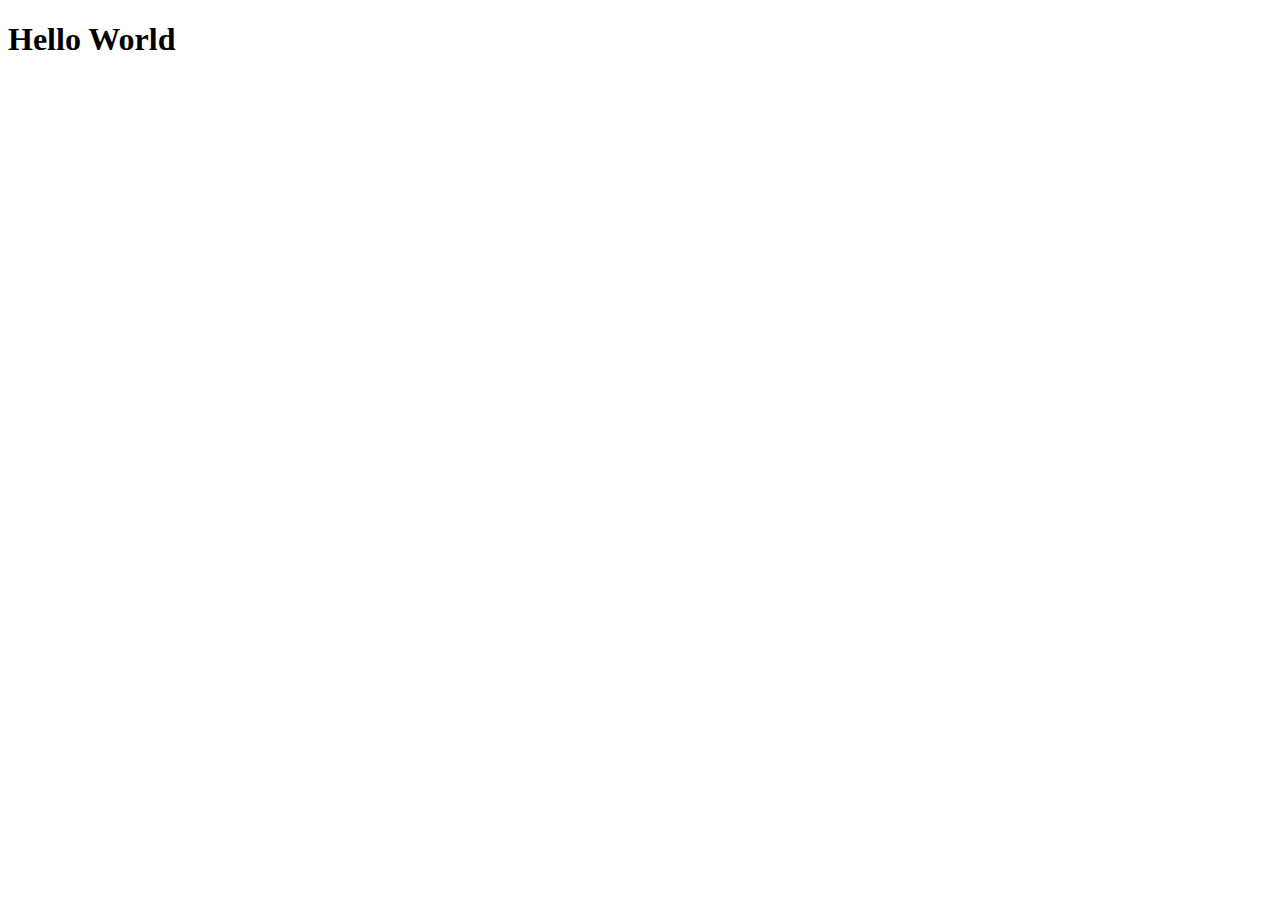
==== index.html @ ab974018 "Add files via upload" ====
<!DOCTYPE html>
<html lang="en">
  <head>
    <meta charset="UTF-8" />
    <meta name="viewport" content="width=device-width, initial-scale=1.0" />
    <title>Document</title>
  </head>

  <body>
    <h1>Hello World</h1>
  </body>
</html>
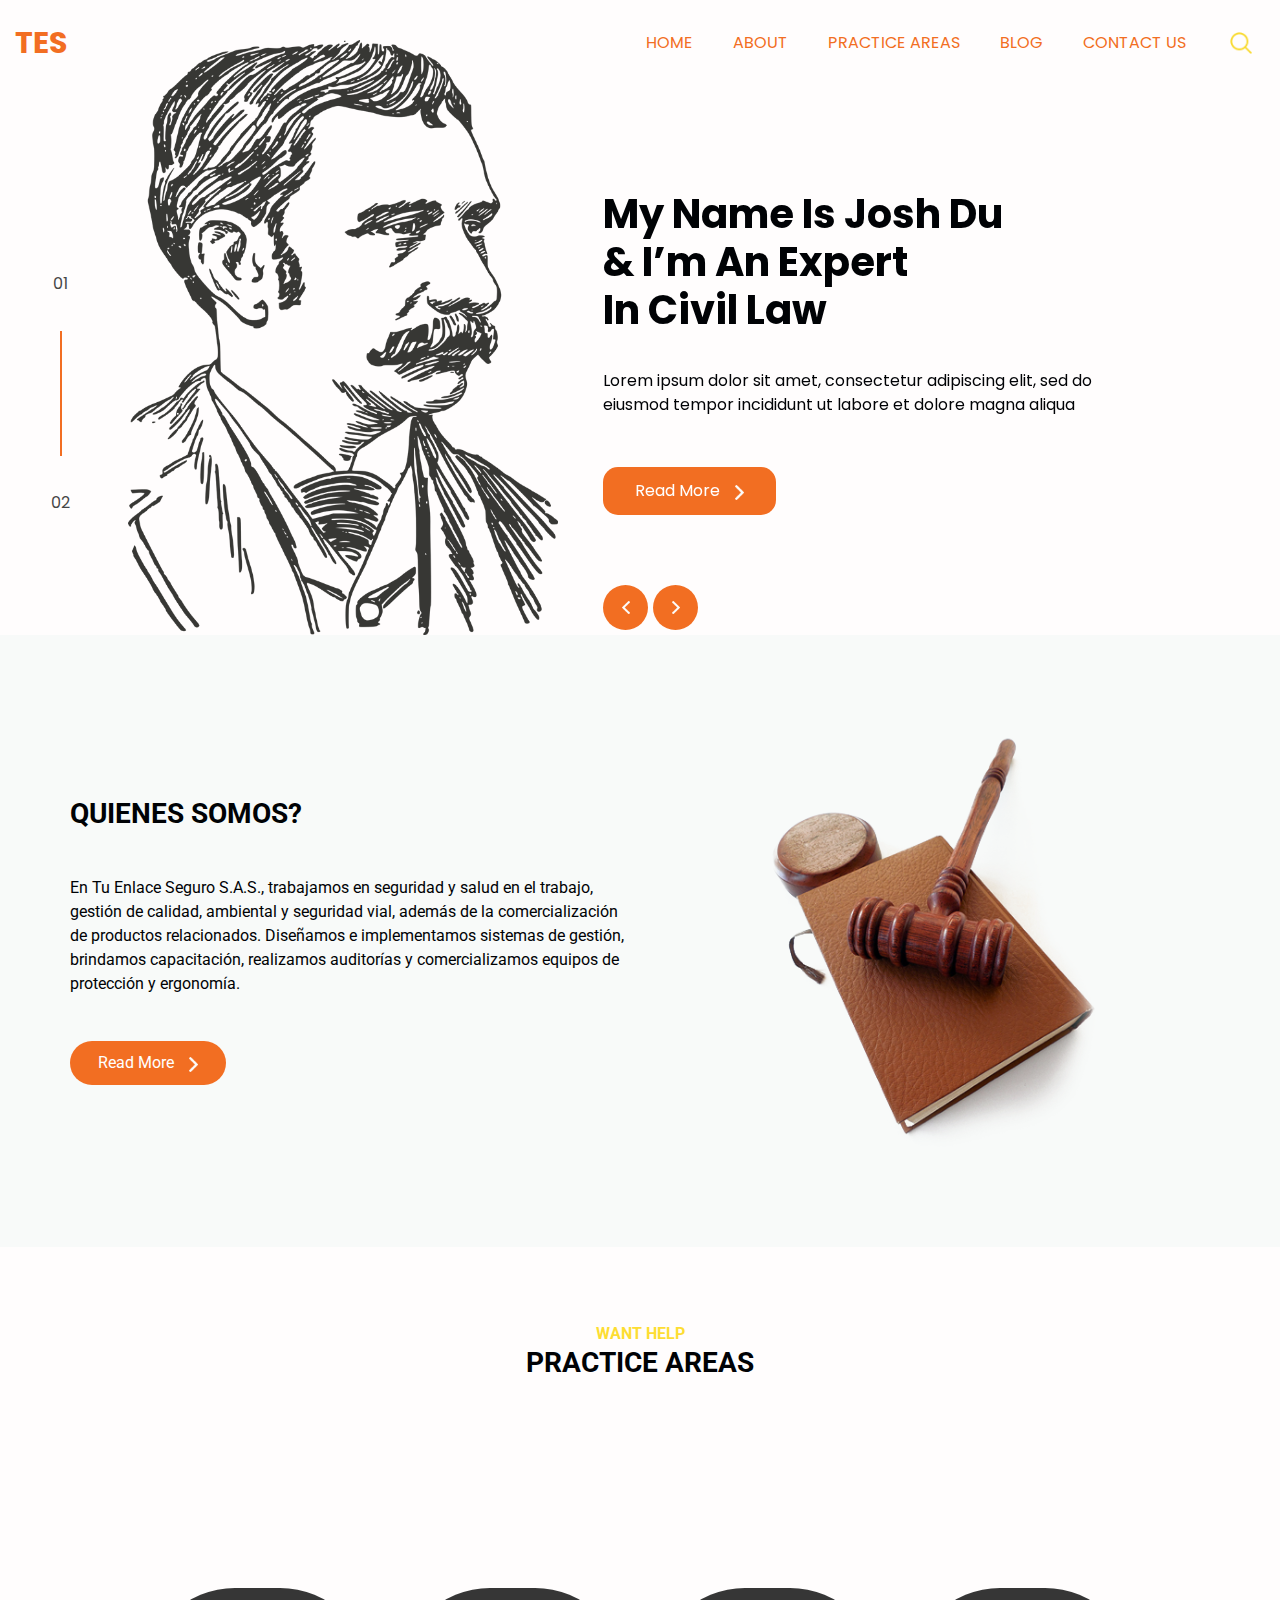
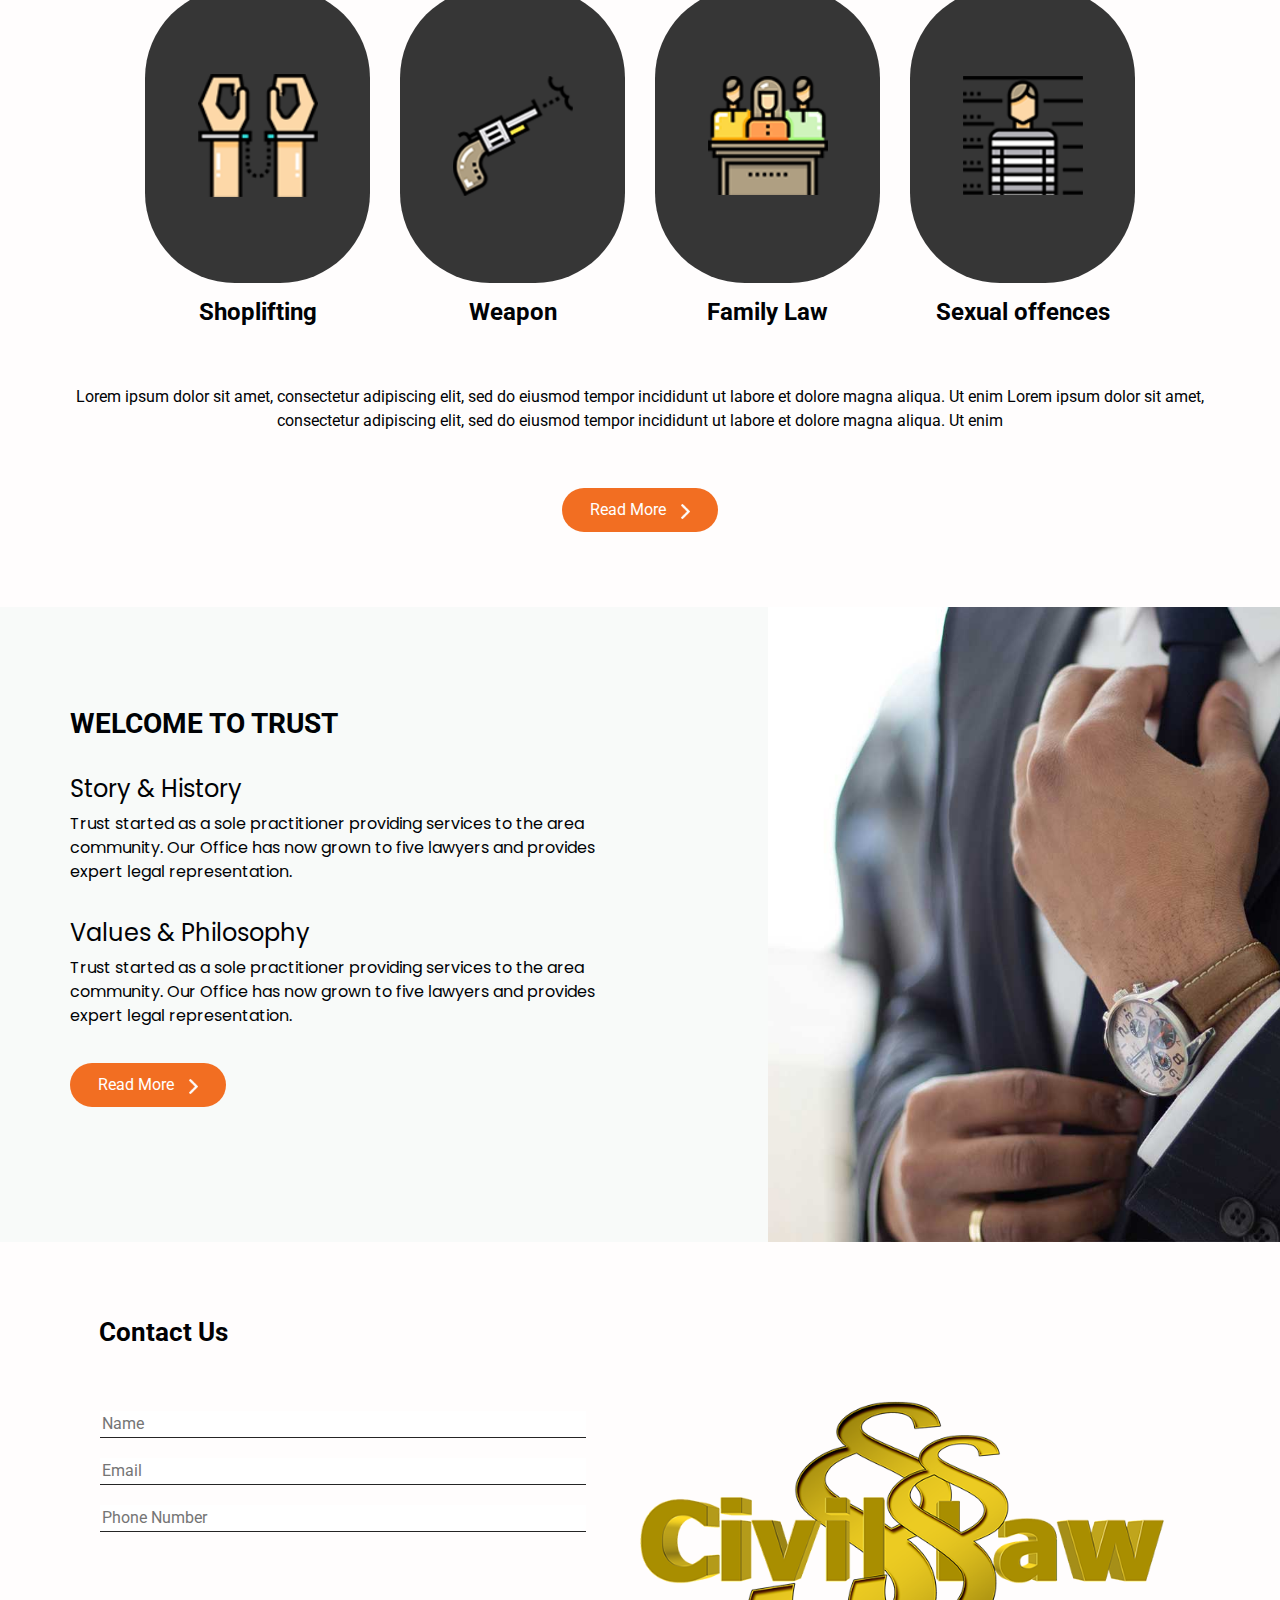
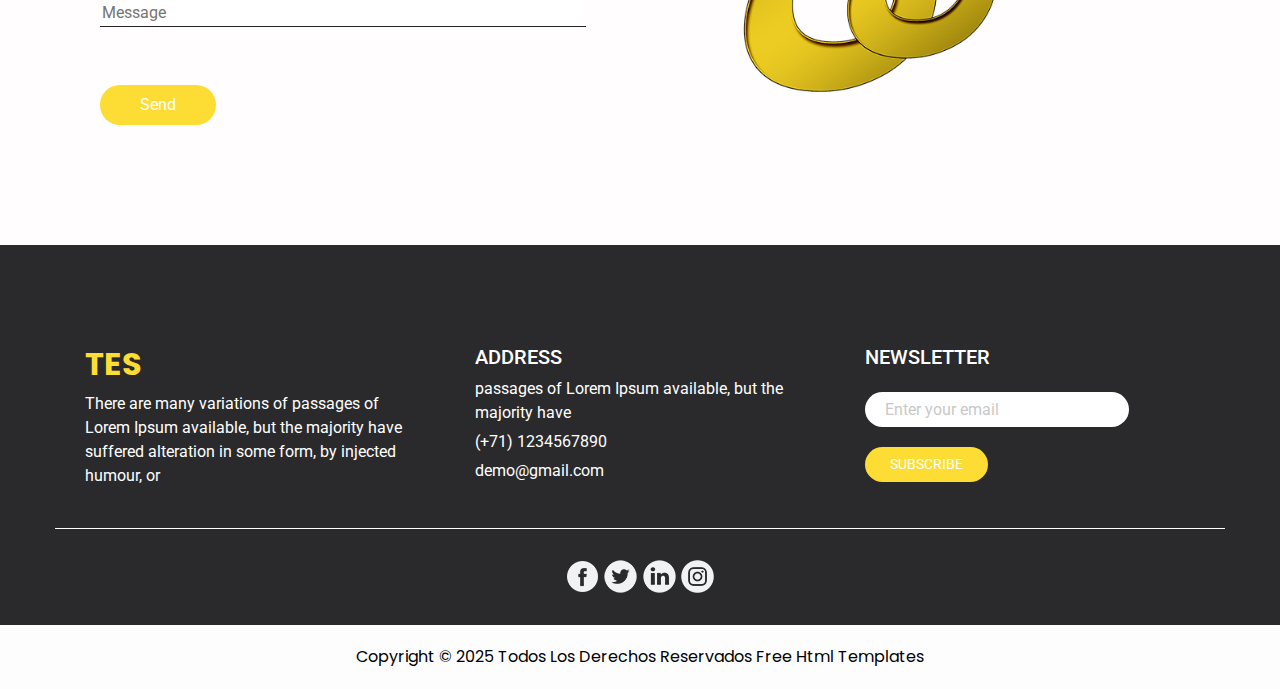
==== commit 3ac0d5e5: "uso-de-plantilla" ====
--- a/index.html
+++ b/index.html
@@ -1,12 +1,471 @@
 <!DOCTYPE html>
-<html lang="en">
-  <head>
-    <meta charset="UTF-8" />
-    <meta name="viewport" content="width=device-width, initial-scale=1.0" />
-    <title>Document</title>
-  </head>
-
-  <body>
-    <h1>Hello World</h1>
-  </body>
-</html>
+<html>
+
+<head>
+  <!-- Basic -->
+  <meta charset="utf-8" />
+  <meta http-equiv="X-UA-Compatible" content="IE=edge" />
+  <!-- Mobile Metas -->
+  <meta name="viewport" content="width=device-width, initial-scale=1, shrink-to-fit=no" />
+  <!-- Site Metas -->
+  <meta name="keywords" content="" />
+  <meta name="description" content="" />
+  <meta name="author" content="" />
+
+  <title>TES</title>
+
+
+
+  <!-- bootstrap core css -->
+  <link rel="stylesheet" type="text/css" href="./css/bootstrap.css" />
+  <!-- fonts style -->
+  <link href="https://fonts.googleapis.com/css?family=Poppins:400,700|Roboto:400,700&display=swap" rel="stylesheet">
+
+  <!-- Custom styles for this template -->
+  <link href="./css/style.css" rel="stylesheet" />
+  <!-- responsive style -->
+  <link href="css/responsive.css" rel="stylesheet" />
+
+
+
+
+  <link rel="stylesheet" href="css/css-circular-prog-bar.css">
+
+
+</head>
+
+<body>
+  <div class="top_container">
+    <!-- header section strats -->
+    <header class="header_section">
+      <div class="container-fluid">
+        <nav class="navbar navbar-expand-lg custom_nav-container ">
+          <a class="navbar-brand" href="index.html">
+            TES
+          </a>
+          <button class="navbar-toggler" type="button" data-toggle="collapse" data-target="#navbarSupportedContent"
+            aria-controls="navbarSupportedContent" aria-expanded="false" aria-label="Toggle navigation">
+            <span class="navbar-toggler-icon"></span>
+          </button>
+          <div class="collapse navbar-collapse" id="navbarSupportedContent">
+            <div class="d-flex ml-auto flex-column flex-lg-row align-items-center">
+              <ul class="navbar-nav  ">
+                <li class="nav-item active">
+                  <a class="nav-link" href="index.html"> Home <span class="sr-only">(current)</span></a>
+                </li>
+                <li class="nav-item ">
+                  <a class="nav-link" href="about.html"> about </a>
+                </li>
+
+                <li class="nav-item">
+                  <a class="nav-link" href="practice.html"> PRACTICE AREAS </a>
+                </li>
+                <li class="nav-item">
+                  <a class="nav-link" href="blog.html"> Blog </a>
+                </li>
+
+                <li class="nav-item">
+                  <a class="nav-link" href="contact.html">Contact Us</a>
+                </li>
+
+              </ul>
+              <form class="form-inline my-2 my-lg-0 ml-0 ml-lg-4 mb-3 mb-lg-0">
+                <button class="btn  my-2 my-sm-0 nav_search-btn" type="submit"></button>
+              </form>
+            </div>
+        </nav>
+      </div>
+    </header>
+    <section class="hero_section position-relative">
+      <div class="number-container d-none d-md-block">
+        <div class="number-box">
+          <span>
+            01
+          </span>
+          <hr>
+          <span>
+            02
+          </span>
+        </div>
+      </div>
+      <div class="hero_section-container ">
+
+        <div class="hero_img-box">
+          <img src="images/lawyer.png" alt="">
+        </div>
+        <div class="hero_detail-box">
+          <div id="carouselExampleControls" class="carousel slide" data-ride="carousel">
+            <div class="carousel-inner">
+              <div class="carousel-item active">
+                <div class="hero_detail-container">
+                  <h1>
+                    My Name Is Josh Du <br>
+                    & I’m An Expert <br>
+                    In Civil Law
+                  </h1>
+                  <p>
+                    Lorem ipsum dolor sit amet, consectetur adipiscing elit, sed do eiusmod tempor incididunt ut labore
+                    et dolore magna aliqua
+                  </p>
+
+                  <div class="d-flex justify-content-center justify-content-sm-start">
+                    <a href="" class="call_to-btn ">
+                      <span>
+                        Read More
+                      </span>
+                      <img src="images/right-arrow.png" alt="">
+                    </a>
+                  </div>
+                </div>
+              </div>
+              <div class="carousel-item">
+                <div class="hero_detail-container">
+                  <h1>
+                    My Name Is Josh Du <br>
+                    & I’m An Expert <br>
+                    In Civil Law
+                  </h1>
+                  <p>
+                    Lorem ipsum dolor sit amet, consectetur adipiscing elit, sed do eiusmod tempor incididunt ut labore
+                    et dolore magna aliqua
+                  </p>
+
+                  <div class="d-flex justify-content-center justify-content-sm-start">
+                    <a href="" class="call_to-btn ">
+                      <span>
+                        Read More
+                      </span>
+                      <img src="images/right-arrow.png" alt="">
+                    </a>
+                  </div>
+                </div>
+              </div>
+              <div class="carousel-item">
+                <div class="hero_detail-container">
+                  <h1>
+                    My Name Is Josh Du <br>
+                    & I’m An Expert <br>
+                    In Civil Law
+                  </h1>
+                  <p>
+                    Lorem ipsum dolor sit amet, consectetur adipiscing elit, sed do eiusmod tempor incididunt ut labore
+                    et dolore magna aliqua
+                  </p>
+
+                  <div class="d-flex justify-content-center justify-content-sm-start">
+                    <a href="" class="call_to-btn ">
+                      <span>
+                        Read More
+                      </span>
+                      <img src="images/right-arrow.png" alt="">
+                    </a>
+                  </div>
+                </div>
+              </div>
+            </div>
+            <a class="carousel-control-prev" href="#carouselExampleControls" role="button" data-slide="prev">
+
+              <span class="sr-only">Previous</span>
+            </a>
+            <a class="carousel-control-next" href="#carouselExampleControls" role="button" data-slide="next">
+
+              <span class="sr-only">Next</span>
+            </a>
+          </div>
+
+
+
+        </div>
+      </div>
+    </section>
+  </div>
+  <!-- end header section -->
+
+
+  <!-- about section -->
+  <section class="about_section layout_padding">
+    <div class="container">
+      <div class="row">
+        <div class="col-md-6">
+          <div class="about_detail-box">
+            <h3 class="text-uppercase">
+              QUIENES SOMOS?
+            </h3>
+            <p>
+              En Tu Enlace Seguro S.A.S., trabajamos en seguridad y salud en el trabajo, gestión de calidad, ambiental y seguridad vial, además de la comercialización de productos relacionados. Diseñamos e implementamos sistemas de gestión, brindamos capacitación, realizamos auditorías y comercializamos equipos de protección y ergonomía.             </p>
+            <div class="d-flex justify-content-center justify-content-sm-start">
+                <a href="" class="sub_call_to-btn ">
+                  <span>
+                    Read More
+                  </span>
+                  <img src="images/right-arrow.png" alt="">
+                </a>
+              </div>
+          </div>
+        </div>
+        <div class="col-md-6">
+          <div class="about_img-box">
+          <img src="images/about.png" alt="">
+          </div>
+        </div>
+      </div>
+    </div>
+  </section>
+
+  <!-- end about section -->
+
+<!-- practice section -->
+<section class="practice_section layout_padding">
+  <div class="container">
+    <div class="d-flex flex-column align-items-center">
+<p class="heading-text">
+    WANT HELP
+</p>
+<h3 class="text-uppercase">
+    PRACTICE AREAS
+</h3>
+    </div>
+    <div class="practice_container">
+      <div class="practice_box">
+        <div class="practice_img-box">
+<img src="images/lawyer_icon1.png" alt="">
+        </div>
+        <h4>
+            Shoplifting
+
+        </h4>
+      </div>
+      <div class="practice_box">
+          <div class="practice_img-box">
+  <img src="images/lawyer_icon2.png" alt="">
+          </div>
+          <h4>
+              Weapon
+
+  
+          </h4>
+        </div>
+        <div class="practice_box">
+            <div class="practice_img-box">
+    <img src="images/lawyer_icon3.png" alt="">
+            </div>
+            <h4>
+                Family Law
+
+    
+            </h4>
+          </div>
+          <div class="practice_box">
+              <div class="practice_img-box">
+      <img src="images/lawyer_icon4.png" alt="">
+              </div>
+              <h4>
+                  Sexual offences
+
+      
+              </h4>
+            </div>
+    </div> 
+    <div class="practice_detail">
+      <p>
+          Lorem ipsum dolor sit amet, consectetur adipiscing elit, sed do eiusmod tempor incididunt ut labore et dolore magna aliqua. Ut enim Lorem ipsum dolor sit amet, consectetur adipiscing elit, sed do eiusmod tempor incididunt ut labore et dolore magna aliqua. Ut enim 
+      </p>
+      <div class="d-flex justify-content-center">
+          <a href="" class="sub_call_to-btn ">
+            <span>
+              Read More
+            </span>
+            <img src="images/right-arrow.png" alt="">
+          </a>
+        </div>
+    </div>
+
+  </div>
+</section>
+
+
+<!-- end practice section -->
+
+<!-- welcome section -->
+
+
+<section class="welcome_section position-relative">
+<div class="container ">
+  <div class="row">
+    <div class="col-lg-6">
+  <div class="welcome_container">
+      <h3>
+          WELCOME TO TRUST
+
+      </h3>
+      <div>
+        <h4>
+            Story & History
+        </h4>
+        <p>
+            Trust started as a sole practitioner providing services to the area community. Our Office has now grown to five lawyers and provides expert legal representation.
+        </p>
+      </div>
+      <div>
+          <h4>
+              Values  & Philosophy
+          </h4>
+          <p>
+              Trust started as a sole practitioner providing services to the area community. Our Office has now grown to five lawyers and provides expert legal representation.
+          </p>
+        </div>
+        <div class="d-flex justify-content-center justify-content-sm-start">
+            <a href="" class="sub_call_to-btn ">
+              <span>
+                Read More
+              </span>
+              <img src="images/right-arrow.png" alt="">
+            </a>
+          </div>
+  </div>
+    </div>
+  </div>
+</div>
+</section>
+
+<!-- end welcome section -->
+
+<!-- contact section -->
+ <!-- contact section -->
+
+ <section class="contact_section layout_padding">
+
+    <div class="container">
+      <div class="d-flex justify-content-center d-md-block">
+        <h2>
+          Contact Us
+        </h2>
+      </div>
+      <div class="row">
+        <div class="col-md-6">
+          <form action="">
+            <div class="contact_form-container">
+              <div>
+                <div>
+                  <input type="text" placeholder="Name">
+                </div>
+                <div>
+                  <input type="email" placeholder="Email">
+                </div>
+                <div>
+                  <input type="text" placeholder="Phone Number">
+                </div>
+                <div class="mt-5">
+                  <input type="text" placeholder="Message">
+                </div>
+                <div class="mt-5 d-flex justify-content-center justify-content-sm-start">
+                  <button type="submit">
+                    Send
+                  </button>
+                </div>
+              </div>
+
+            </div>
+
+          </form>
+        </div>
+        <div class="col-md-6">
+          <div class="contact_img-box">
+            <img src="images/contact.png" alt="">
+          </div>
+        </div>
+      </div>
+    </div>
+  </section>
+  <!-- end contact section -->
+ <!-- info section -->
+ <section class="info_section">
+    <div class="container ">
+      <div class="row custom_border-btm pb-4">
+        <div class="col-md-4 info_logo">
+          <h2>
+           TES
+          </h2>
+          <p>
+              There are many variations of passages of Lorem Ipsum available, but the majority have suffered alteration in some form, by injected humour, or 
+          </p>
+        </div>
+        <div class="col-md-4 info_address">
+          <h5>
+            Address
+          </h5>
+          <p>
+              passages of Lorem Ipsum available, but the majority have
+          </p>
+          <p>
+            (+71) 1234567890
+          </p>
+          <p>
+            demo@gmail.com
+          </p>
+        </div>
+        <div class="col-md-4 info_news">
+          <h5>
+            Newsletter
+          </h5>
+          <form action="">
+            <div>
+              <input type="email" placeholder="Enter your email">
+            </div>
+            <div>
+              <button type="submit">
+                Subscribe
+              </button>
+            </div>
+          </form>
+        </div>
+
+      </div>
+    
+      <div>
+        <div class="info_social">
+          <div>
+           <a href="">
+              <img src="images/fb.png" alt="">
+           </a>
+          </div>
+          <div>
+           <a href="">
+              <img src="images/twitter.png" alt="">
+           </a>
+          </div>
+          <div>
+           <a href="">
+              <img src="images/linkedin.png" alt="">
+           </a>
+          </div>
+          <div>
+            <a href="">
+                <img src="images/insta.png" alt="">
+            </a>
+          </div>
+        </div>
+      </div>
+    </div>
+  </section>
+  <!-- endsss info section -->
+
+<!-- end contact section -->
+
+<!-- footer section -->
+  <section class="container-fluid footer_section">
+    <p>
+      Copyright &copy; 2025 Todos Los Derechos Reservados
+      <a href="/">Free Html Templates</a>
+    </p>
+  </section>
+  <!-- footer section -->
+
+  <script type="text/javascript" src="js/jquery-3.4.1.min.js"></script>
+  <script type="text/javascript" src="js/bootstrap.js"></script>
+  <!-- progreesbar script -->
+
+  </script>
+</body>
+
+</html>--- a/css/style.css
+++ b/css/style.css
@@ -0,0 +1,496 @@
+body {
+    font-family: 'Roboto', sans-serif;
+    color: #000205;
+  }
+  
+  
+  
+  h1,
+  h2,
+  h3,
+  h4 {
+    font-weight: bold;
+  }
+  
+  .layout_padding {
+    padding: 75px 0;
+  }
+  
+  .layout_padding2 {
+    padding: 45px 0;
+  }
+  
+  .layout_padding2-top {
+    padding-top: 45px;
+  }
+  
+  .layout_padding-top {
+    padding-top: 75px;
+  }
+  
+  .layout_padding-bottom {
+    padding-bottom: 75px;
+  }
+  
+  .call_to-btn {
+    display: inline-block;
+    padding: 12px 32px;
+    border-radius: 15px;
+    background-color: #F26E22;
+    color: #fff;
+    display: flex;
+    justify-content: center;
+    align-items: center;
+  }
+  
+  .call_to-btn img,
+  .sub_call_to-btn img {
+    width: 9px;
+    margin-left: 15px;
+    margin-top: 3px;
+  }
+  
+  .call_to-btn:hover,
+  .sub_call_to-btn:hover {
+    color: #fff;
+    -webkit-box-shadow: 0px 6px 10px -1px rgba(0, 0, 0, 0.17);
+    -moz-box-shadow: 0px 6px 10px -1px rgba(0, 0, 0, 0.17);
+    box-shadow: 0px 6px 10px -1px rgba(0, 0, 0, 0.17);
+  }
+  
+  .sub_call_to-btn {
+    display: inline-block;
+    padding: 10px 28px;
+    border-radius: 25px;
+    background-color: #F26E22;
+    color: #fff;
+    display: flex;
+    justify-content: center;
+    align-items: center;
+  }
+  
+  
+  
+  
+  /*header section*/
+  .top_container {
+    font-family: 'Poppins', sans-serif;
+  }
+  
+  .header_section {}
+  
+  nav.navbar.navbar-expand-lg {}
+  
+  .custom_nav-container.navbar-expand-lg .navbar-nav .nav-link {
+    padding: 10px 20px;
+    color: #F26E22;
+    text-align: center;
+    text-transform: uppercase;
+  }
+  
+  
+  
+  a,
+  a:hover,
+  a:focus {
+    text-decoration: none;
+  }
+  
+  a:hover,
+  a:focus {
+    color: initial;
+  }
+  
+  .btn,
+  .btn:focus {
+    outline: none !important;
+    box-shadow: none;
+  }
+  
+  .top_container {}
+  
+  .top_container.sub_page {
+    height: auto;
+  }
+  
+  
+  
+  .custom_nav-container .nav_search-btn {
+    background-image: url(../images/search-icon.png);
+    background-size: 22px;
+    background-repeat: no-repeat;
+    background-position-y: 7px;
+    width: 35px;
+    height: 35px;
+    padding: 0;
+    border: none;
+  }
+  
+  .navbar-brand,
+  .navbar-brand:hover {
+    font-size: 30px;
+    color: #F26E22;
+    font-weight: bold;
+  }
+  
+  
+  
+  .custom_nav-container {
+    z-index: 99999;
+    padding: 15px 0;
+  }
+  
+  .custom_nav-container .navbar-toggler {
+    outline: none;
+  }
+  
+  .custom_nav-container .navbar-toggler .navbar-toggler-icon {
+    background-image: url(../images/menu.png);
+    background-size: 55px;
+  }
+  
+  /*end header section*/
+  
+  /* hero section */
+  .hero_section-container {
+    width: 80%;
+    margin: 0 auto;
+    display: flex;
+    align-items: center;
+  }
+  
+  .number-container {
+    position: absolute;
+    top: 34%;
+  
+    left: 4%;
+  }
+  
+  .number-container .number-box {
+    display: flex;
+    flex-direction: column;
+    justify-content: center;
+    align-items: center;
+    color: #464646;
+  }
+  
+  .number-container .number-box hr {
+    border: none;
+    width: 2px;
+    height: 125px;
+    background-color: #F26E22;
+    margin: 35px 0;
+  }
+  
+  .hero_section-container .hero_img-box {
+    width: 42%;
+    margin-top: -45px;
+  }
+  
+  .hero_section-container .hero_img-box img {
+    width: 100%;
+  }
+  
+  .hero_section-container .hero_detail-box {
+    width: 58%;
+  
+  }
+  
+  .hero_section-container .hero_detail-box .hero_detail-container {
+    padding-left: 45px;
+    padding-bottom: 15px;
+  }
+  
+  .hero_section-container .hero_detail-box .hero_detail-container p {
+    margin: 35px 0 50px 0;
+  }
+  
+  
+  
+  .carousel-control-prev,
+  .carousel-control-next {
+    width: 45px;
+    height: 45px;
+    border-radius: 100%;
+    background-color: #F26E22;
+    opacity: 1;
+    background-repeat: no-repeat;
+    background-position: center center;
+    background-size: 8px;
+    top: initial;
+    bottom: -100px;
+  }
+  
+  .carousel-control-prev:hover,
+  .carousel-control-next:hover {
+    background-color: #464646;
+  }
+  
+  
+  
+  .carousel-control-prev {
+    background-image: url(../images/left-arrow.png);
+    left: 45px;
+  }
+  
+  .carousel-control-next {
+    background-image: url(../images/right-arrow.png);
+    left: 95px;
+  }
+  
+  /* end hero section */
+  
+  /* about section */
+  .about_section {
+    background-color: #f8faf9;
+  
+  }
+  
+  .about_section .row {
+    align-items: center;
+  }
+  
+  .about_img-box img {
+    width: 100%;
+  }
+  
+  .about_detail-box p {
+    margin: 45px 0;
+  }
+  
+  /* end about section */
+  
+  /* practice section */
+  .practice_container {
+    display: flex;
+    justify-content: center;
+    flex-wrap: wrap;
+  }
+  
+  .practice_box {
+    display: flex;
+    flex-direction: column;
+    align-items: center;
+    margin: 200px 15px 0 15px;
+    transform: translateY(0);
+    transition: all .7s;
+    padding-bottom: 50px;
+  }
+  
+  .practice_box:hover {
+    transform: translateY(-150px);
+    cursor: pointer;
+  }
+  
+  .practice_box:hover .practice_img-box {
+    background-color: #fddd33;
+  }
+  
+  .practice_img-box {
+    display: flex;
+    justify-content: center;
+    align-items: center;
+    width: 225px;
+    height: 295px;
+    border-radius: 90px;
+    background-color: #363636;
+  
+  }
+  
+  
+  .practice_box h4 {
+    margin-top: 15px;
+  }
+  
+  .practice_img-box img {
+    width: 120px;
+  }
+  
+  .practice_detail p {
+    margin-bottom: 55px;
+    text-align: center;
+  }
+  
+  .heading-text {
+    padding: 0;
+    margin: 0;
+    color: #fddd33;
+    font-weight: bold;
+  }
+  
+  
+  
+  
+  /* end Practice section */
+  
+  /* welcome section */
+  .welcome_section {
+  
+    background-color: #f8faf9;
+  }
+  
+  .welcome_container {
+    padding: 100px 0;
+  }
+  
+  .welcome_container>* {
+    margin-bottom: 35px;
+  }
+  
+  .welcome_container h4 {
+    font-weight: normal;
+  }
+  
+  .welcome_container h4,
+  .welcome_container p {
+    font-family: 'Poppins', sans-serif;
+  }
+  
+  .welcome_section::before {
+    content: "";
+    width: 40%;
+    height: 100%;
+    background-image: url(../images/welcome.jpg);
+    position: absolute;
+    top: 0;
+    right: 0;
+    background-repeat: no-repeat;
+    background-size: cover;
+  }
+  
+  /* end welcome section */
+  
+  /* contact section */
+  .contact_section .col-md-6 {
+    padding: 0;
+  }
+  
+  .contact_section input {
+    border: none;
+    outline: none;
+    border-bottom: 1px solid #252525;
+    width: 90%;
+    margin: 10px 0;
+  }
+  
+  .contact_form-container {
+    padding: 45px;
+    padding-right: 0;
+  }
+  
+  .contact_form-container button {
+    border: none;
+    background-color: #fddd33;
+    color: #fff;
+    padding: 8px 40px;
+    border-radius: 20px;
+  }
+  
+  .contact_img-box {
+    display: flex;
+    align-items: center;
+    padding: 45px;
+    padding-left: 0;
+  }
+  
+  .contact_img-box img {
+    width: 97%;
+  }
+  
+  .contact_section h2 {
+    font-size: 26px;
+    color: #010103;
+    font-weight: bold;
+  
+    position: relative;
+    margin-left: 2.5%;
+  }
+  
+  
+  
+  /* end contact section */
+  /* info section */
+  .info_section {
+    padding-top: 100px;
+    padding-bottom: 1px;
+    color: #fff;
+    background-color: #2a2a2c;
+  }
+  
+  .info_logo h2 {
+    color: #fddd33;
+    font-family: 'Poppins', sans-serif;
+  }
+  
+  .info_section .col-md-4 {
+    padding: 0 30px;
+  }
+  
+  .info_section .col-md-4 h5 {
+    text-transform: uppercase;
+  }
+  
+  .info_news input {
+    border: none;
+    width: 80%;
+    height: 35px;
+    border-radius: 20px;
+    background-color: #fff;
+    outline: none;
+    padding-left: 20px;
+    margin-top: 15px;
+  }
+  
+  .info_news input::placeholder {
+    opacity: .4;
+  }
+  
+  .info_news button {
+    border: none;
+    background-color: #fddd33;
+    color: #fff;
+    text-transform: uppercase;
+    font-size: 14px;
+    padding: 7px 25px;
+    border-radius: 20px;
+    margin-top: 20px;
+  }
+  
+  .info_address p {
+    margin-bottom: 5px;
+  }
+  
+  .custom_border-btm {
+    border-bottom: 1px solid #fff;
+  }
+  
+  .info_social {
+    display: flex;
+    justify-content: space-between;
+    width: 150px;
+    margin: 30px auto;
+  }
+  
+  /* end info section */
+  
+  
+  
+  /* footer section*/
+  
+  .footer_section {
+    background-color: #fdfdfe;
+    padding: 20px 0;
+    font-family: 'Poppins', sans-serif;
+  }
+  
+  .footer_section p {
+    color: #000;
+    margin: 0;
+    text-align: center;
+  }
+  
+  .footer_section a {
+    color: #000;
+  }
+  
+  /* end footer section*/--- a/css/responsive.css
+++ b/css/responsive.css
@@ -0,0 +1,116 @@
+@media (max-width: 1120px) {}
+
+@media (max-width: 992px) {
+    .custom_nav-container .nav_search-btn {
+        background-position: center;
+    }
+
+    .navbar-collapse {
+        padding-bottom: 20px;
+    }
+
+    .practice_box {
+        margin: 100px 15px 0 15px;
+        padding-bottom: 20px;
+        transition: all .5s;
+    }
+
+    .practice_box:hover {
+
+        transform: translateY(-90px);
+    }
+
+    .practice_detail p {
+        margin-top: 25px;
+    }
+
+    .welcome_section::before {
+        display: none;
+    }
+}
+
+@media (max-width: 768px) {
+
+    .info_section .col-md-4 {
+        padding: 20px 30px;
+        text-align: center;
+    }
+
+    .info_news input {
+        width: 100%;
+    }
+
+    .hero_section-container {
+        width: 95%;
+    }
+
+    .hero_section-container .hero_detail-box {
+        padding-bottom: 125px;
+    }
+
+    .contact_form-container {
+        padding: 20px;
+    }
+
+    .contact_section input {
+        width: 100%;
+    }
+
+    .contact_img-box {
+        padding: 20px;
+    }
+
+}
+
+@media (max-width: 576px) {
+    .hero_section-container {
+        flex-direction: column;
+    }
+
+    .hero_section-container .hero_img-box {
+
+        width: 90%;
+    }
+
+    .hero_section-container .hero_detail-box {
+        width: 97%;
+
+    }
+
+    .hero_section-container .hero_detail-box .hero_detail-container {
+        padding-left: 0;
+        padding-top: 35px;
+    }
+
+    .carousel-control-prev {
+        left: 33%;
+
+    }
+
+    .carousel-control-next {
+        left: 52%;
+    }
+
+    .practice_box {
+        margin: 75px 15px 0 15px;
+        transition: all .3s;
+    }
+
+    .practice_box:hover {
+
+        transform: translateY(-60px);
+    }
+}
+
+@media (max-width: 480px) {}
+
+@media (max-width: 400px) {}
+
+@media (max-width: 360px) {}
+
+@media (min-width: 1200px) {
+    .container {
+        max-width: 1170px;
+    }
+
+}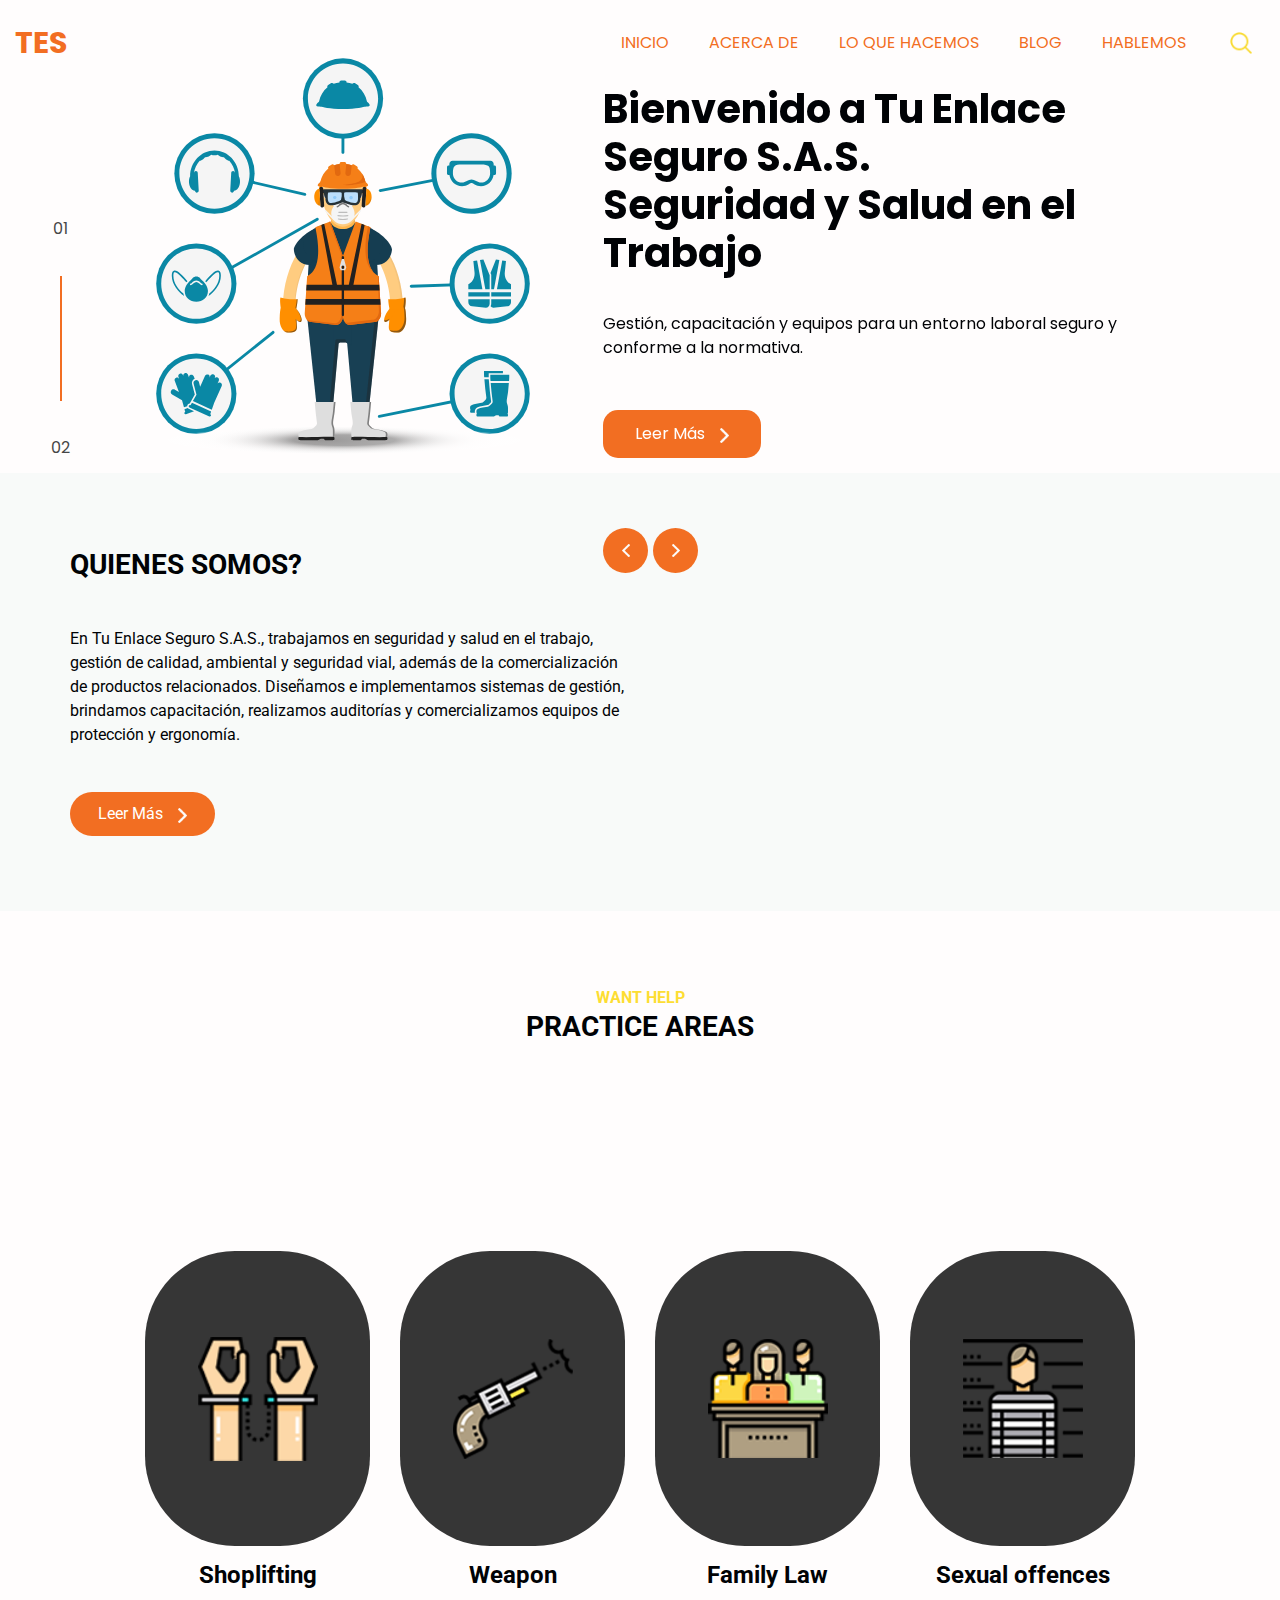
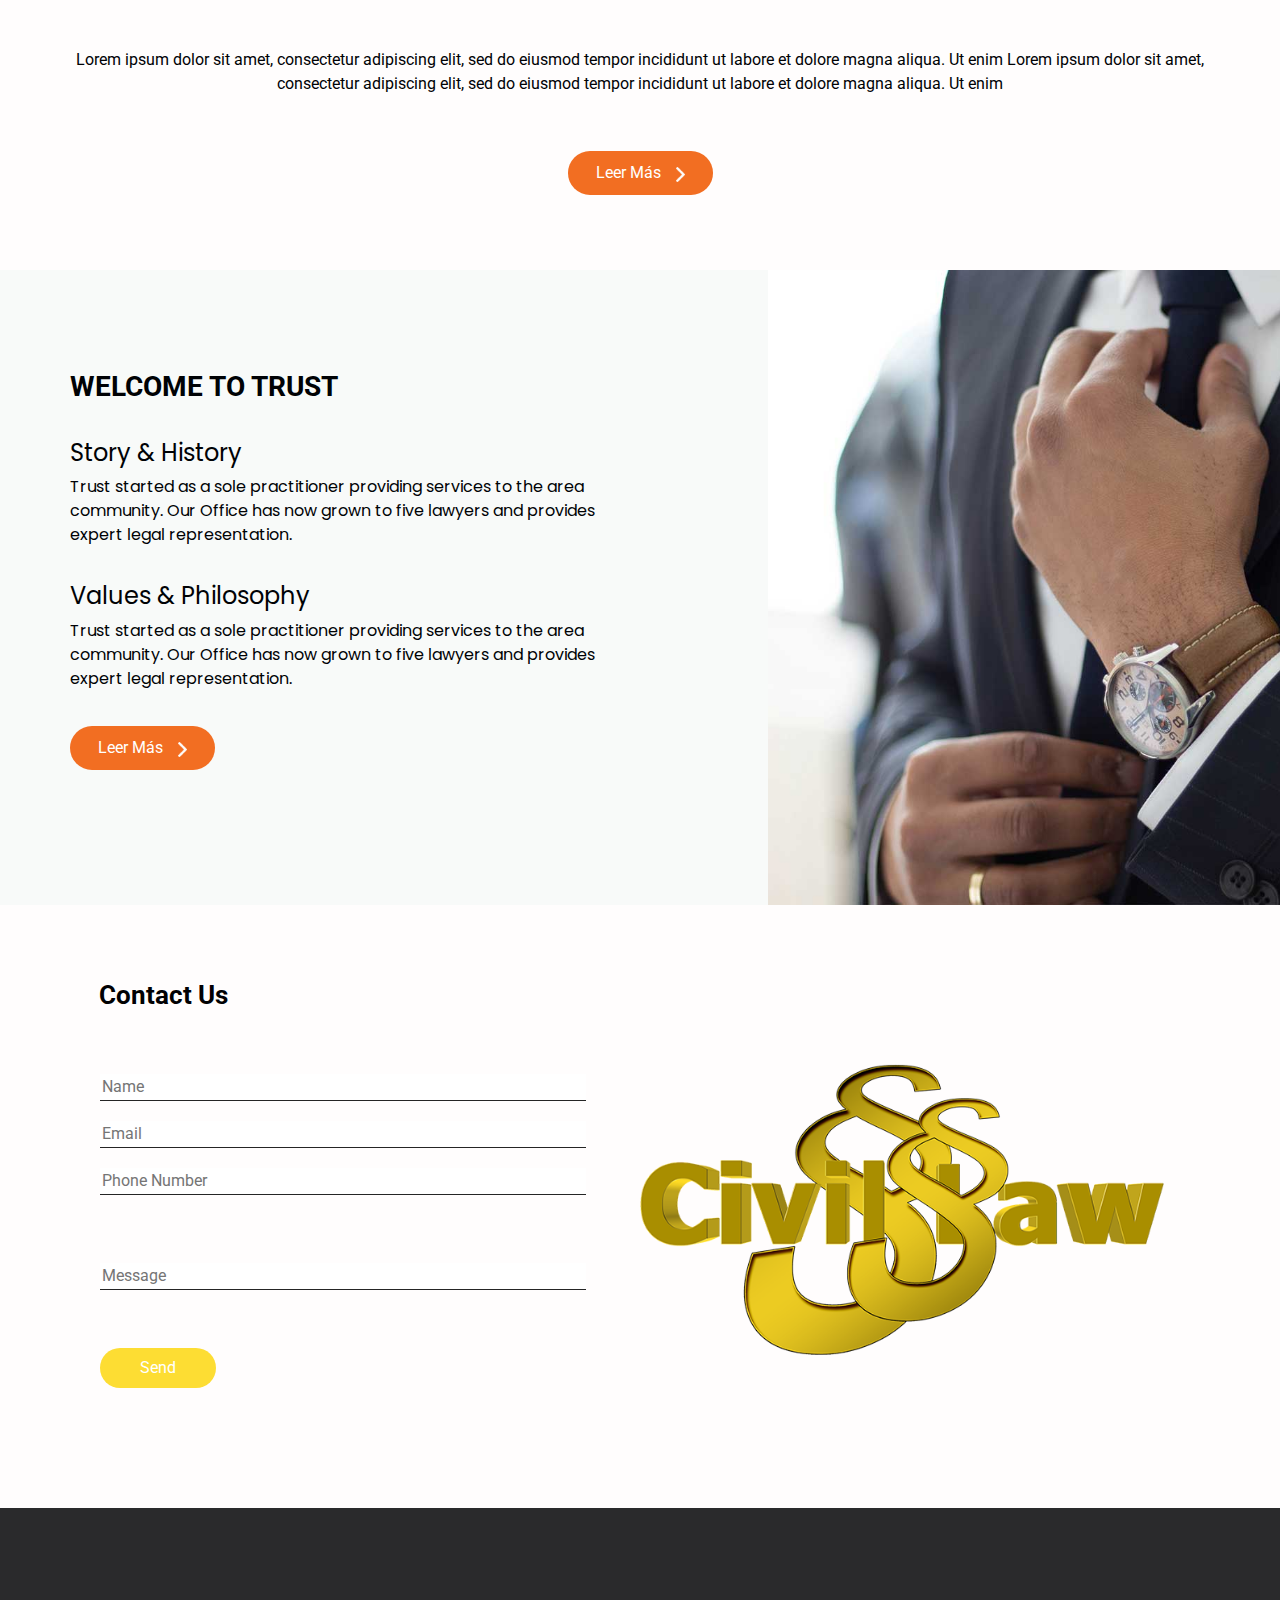
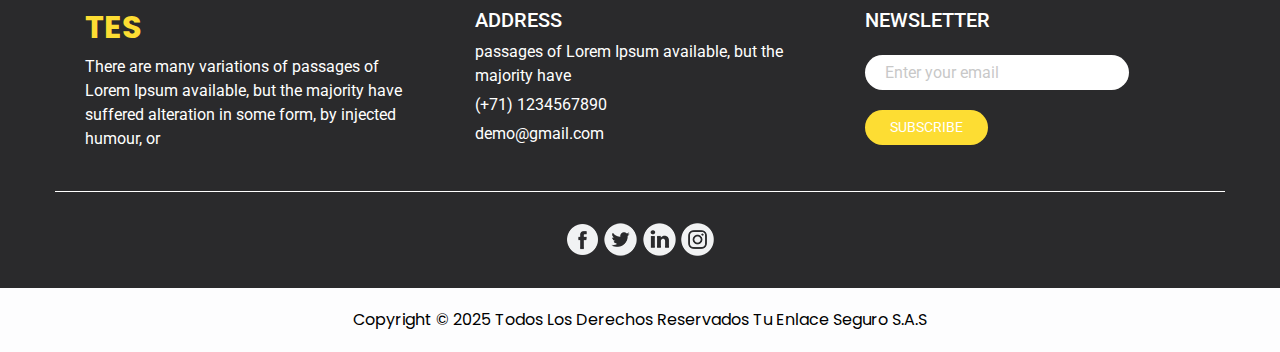
==== commit b246fd97: "primer imágen" ====
--- a/index.html
+++ b/index.html
@@ -51,21 +51,21 @@
             <div class="d-flex ml-auto flex-column flex-lg-row align-items-center">
               <ul class="navbar-nav  ">
                 <li class="nav-item active">
-                  <a class="nav-link" href="index.html"> Home <span class="sr-only">(current)</span></a>
+                  <a class="nav-link" href="index.html"> Inicio <span class="sr-only">(current)</span></a>
                 </li>
                 <li class="nav-item ">
-                  <a class="nav-link" href="about.html"> about </a>
+                  <a class="nav-link" href="about.html"> acerca de </a>
                 </li>
 
                 <li class="nav-item">
-                  <a class="nav-link" href="practice.html"> PRACTICE AREAS </a>
+                  <a class="nav-link" href="practice.html"> LO QUE HACEMOS </a>
                 </li>
                 <li class="nav-item">
                   <a class="nav-link" href="blog.html"> Blog </a>
                 </li>
 
                 <li class="nav-item">
-                  <a class="nav-link" href="contact.html">Contact Us</a>
+                  <a class="nav-link" href="contact.html">Hablemos</a>
                 </li>
 
               </ul>
@@ -91,7 +91,7 @@
       <div class="hero_section-container ">
 
         <div class="hero_img-box">
-          <img src="images/lawyer.png" alt="">
+          <img src="images/lawyer.svg" alt="">
         </div>
         <div class="hero_detail-box">
           <div id="carouselExampleControls" class="carousel slide" data-ride="carousel">
@@ -99,19 +99,18 @@
               <div class="carousel-item active">
                 <div class="hero_detail-container">
                   <h1>
-                    My Name Is Josh Du <br>
-                    & I’m An Expert <br>
-                    In Civil Law
-                  </h1>
+                    Bienvenido a Tu Enlace Seguro S.A.S. <br>
+                    Seguridad y Salud en el Trabajo
+                  </h1>                  
                   <p>
-                    Lorem ipsum dolor sit amet, consectetur adipiscing elit, sed do eiusmod tempor incididunt ut labore
-                    et dolore magna aliqua
+                    Gestión, capacitación y equipos para un entorno laboral seguro y conforme a la normativa.
                   </p>
-
+                  
+                  
                   <div class="d-flex justify-content-center justify-content-sm-start">
                     <a href="" class="call_to-btn ">
                       <span>
-                        Read More
+                        Leer Más
                       </span>
                       <img src="images/right-arrow.png" alt="">
                     </a>
@@ -133,7 +132,7 @@
                   <div class="d-flex justify-content-center justify-content-sm-start">
                     <a href="" class="call_to-btn ">
                       <span>
-                        Read More
+                        Leer Más
                       </span>
                       <img src="images/right-arrow.png" alt="">
                     </a>
@@ -143,9 +142,9 @@
               <div class="carousel-item">
                 <div class="hero_detail-container">
                   <h1>
-                    My Name Is Josh Du <br>
-                    & I’m An Expert <br>
-                    In Civil Law
+                    Tu <br>
+                    Enlace <br>
+                    Seguro
                   </h1>
                   <p>
                     Lorem ipsum dolor sit amet, consectetur adipiscing elit, sed do eiusmod tempor incididunt ut labore
@@ -155,7 +154,7 @@
                   <div class="d-flex justify-content-center justify-content-sm-start">
                     <a href="" class="call_to-btn ">
                       <span>
-                        Read More
+                        Leer Más
                       </span>
                       <img src="images/right-arrow.png" alt="">
                     </a>
@@ -182,7 +181,7 @@
   <!-- end header section -->
 
 
-  <!-- about section -->
+  <!-- acerca de section -->
   <section class="about_section layout_padding">
     <div class="container">
       <div class="row">
@@ -196,7 +195,7 @@
             <div class="d-flex justify-content-center justify-content-sm-start">
                 <a href="" class="sub_call_to-btn ">
                   <span>
-                    Read More
+                    Leer Más
                   </span>
                   <img src="images/right-arrow.png" alt="">
                 </a>
@@ -205,14 +204,14 @@
         </div>
         <div class="col-md-6">
           <div class="about_img-box">
-          <img src="images/about.png" alt="">
+          <img src="images/acerca de.png" alt="">
           </div>
         </div>
       </div>
     </div>
   </section>
 
-  <!-- end about section -->
+  <!-- end acerca de section -->
 
 <!-- practice section -->
 <section class="practice_section layout_padding">
@@ -273,7 +272,7 @@
       <div class="d-flex justify-content-center">
           <a href="" class="sub_call_to-btn ">
             <span>
-              Read More
+              Leer Más
             </span>
             <img src="images/right-arrow.png" alt="">
           </a>
@@ -317,7 +316,7 @@
         <div class="d-flex justify-content-center justify-content-sm-start">
             <a href="" class="sub_call_to-btn ">
               <span>
-                Read More
+                Leer Más
               </span>
               <img src="images/right-arrow.png" alt="">
             </a>
@@ -456,7 +455,7 @@
   <section class="container-fluid footer_section">
     <p>
       Copyright &copy; 2025 Todos Los Derechos Reservados
-      <a href="/">Free Html Templates</a>
+      <a href="/">Tu Enlace Seguro S.A.S</a>
     </p>
   </section>
   <!-- footer section -->
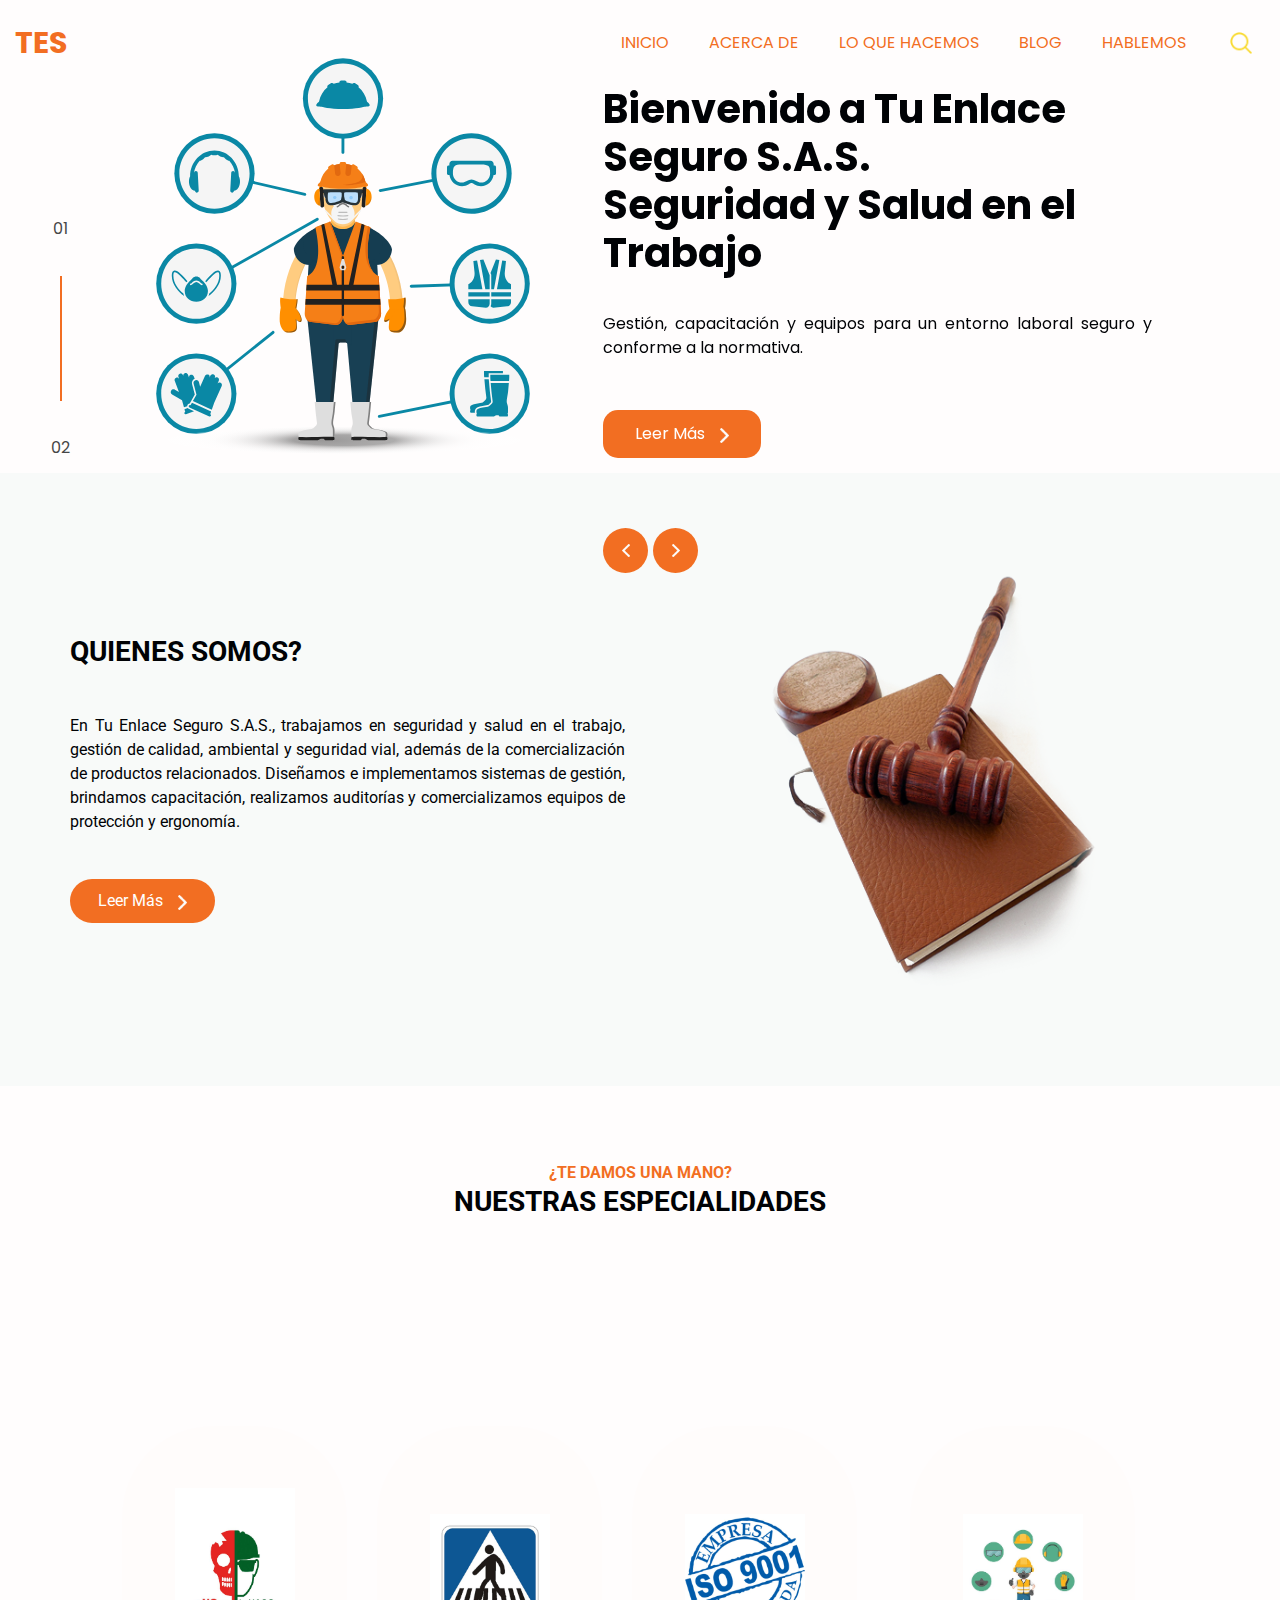
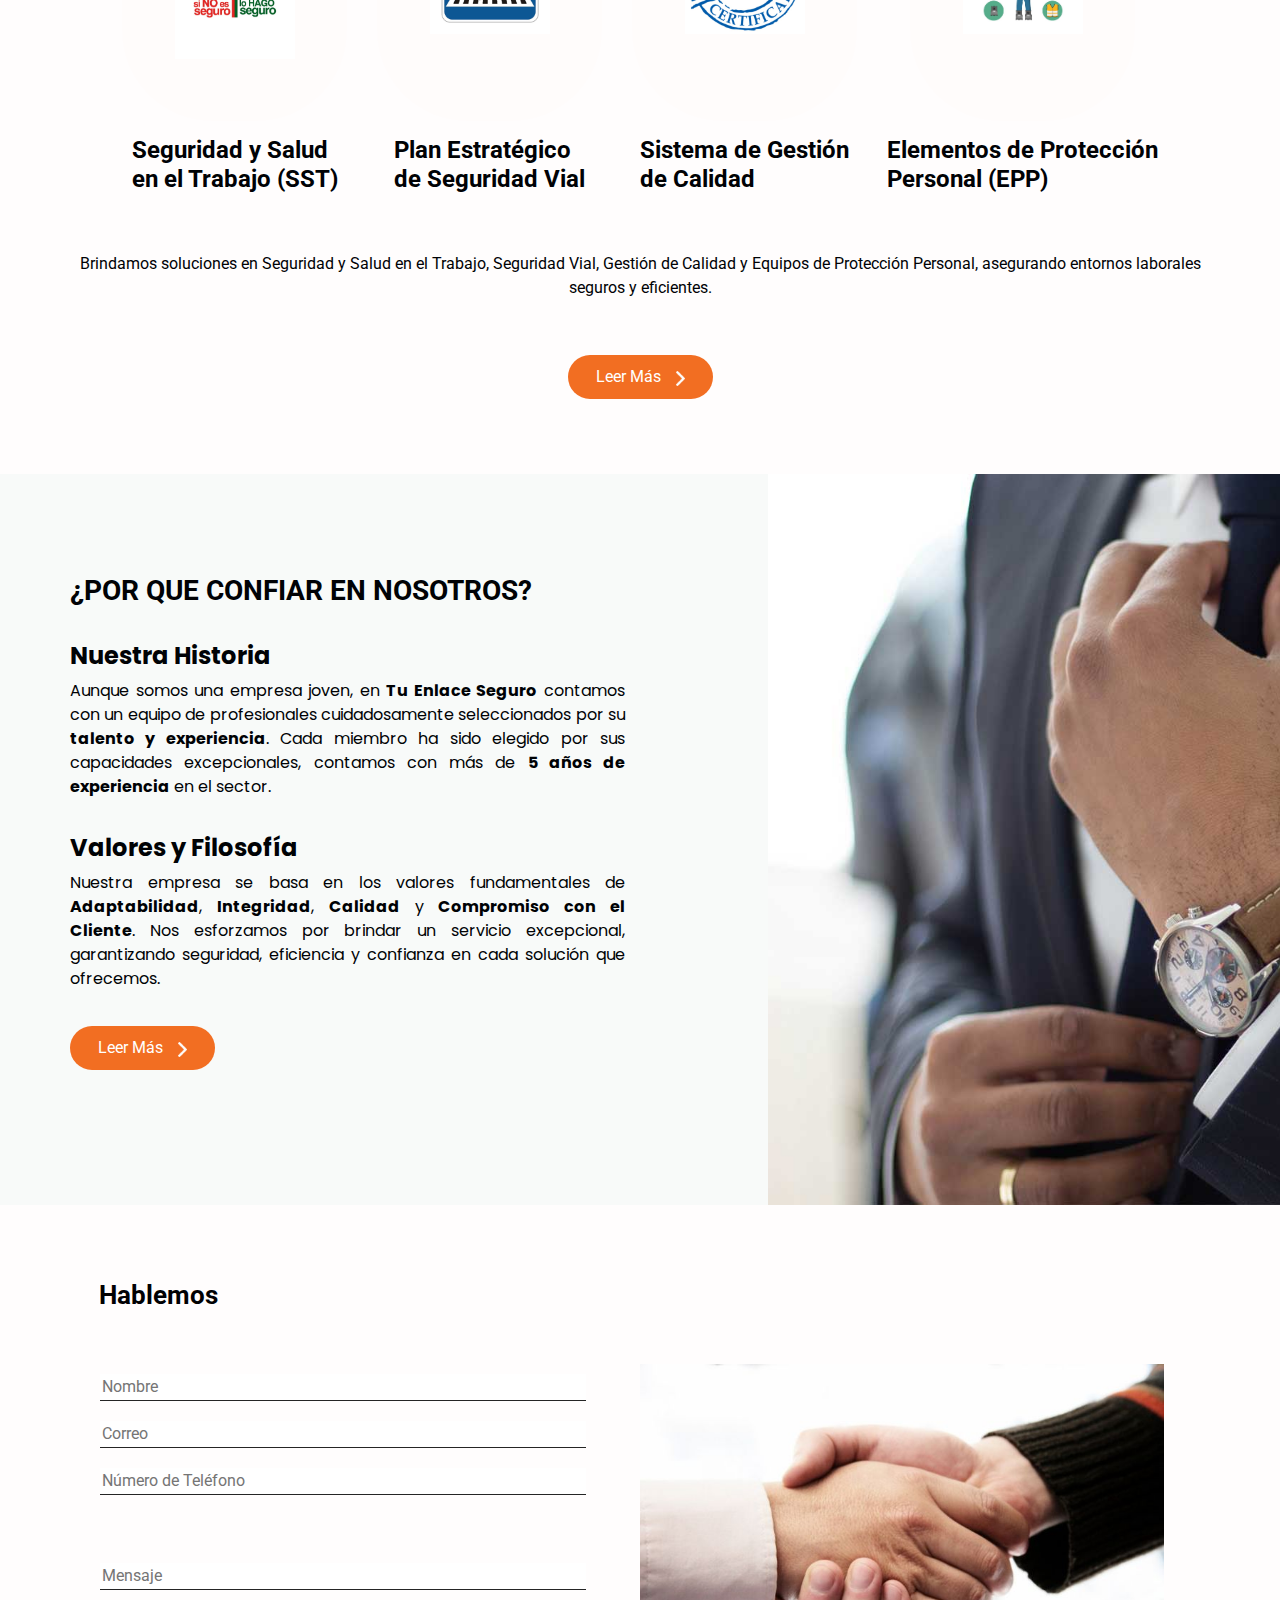
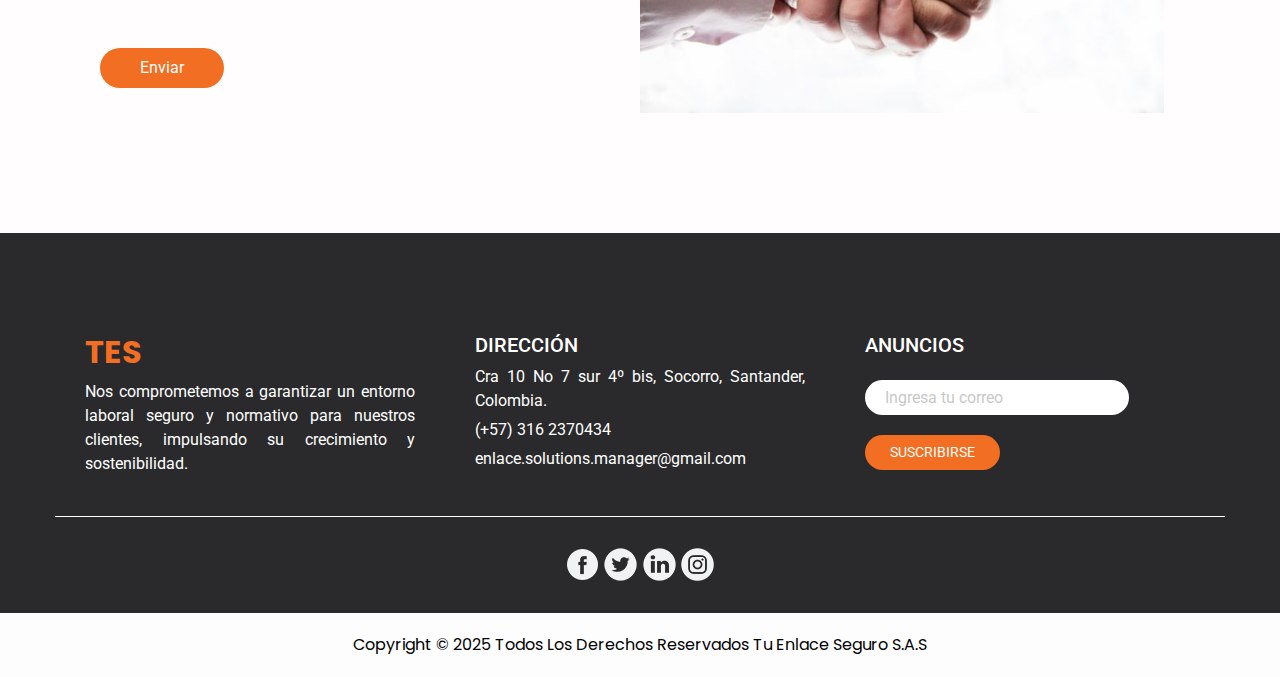
==== commit 588511e6: "inicio" ====
--- a/index.html
+++ b/index.html
@@ -13,8 +13,14 @@
   <meta name="author" content="" />
 
   <title>TES</title>
-
-
+  <!-- Prettier configuration -->
+  <style>
+    /* Prettier configuration */
+    /* Ensure consistent formatting */
+    html {
+      tab-size: 2;
+    }
+  </style>
 
   <!-- bootstrap core css -->
   <link rel="stylesheet" type="text/css" href="./css/bootstrap.css" />
@@ -204,7 +210,7 @@
         </div>
         <div class="col-md-6">
           <div class="about_img-box">
-          <img src="images/acerca de.png" alt="">
+          <img src="images/about.png" alt="">
           </div>
         </div>
       </div>
@@ -217,57 +223,50 @@
 <section class="practice_section layout_padding">
   <div class="container">
     <div class="d-flex flex-column align-items-center">
-<p class="heading-text">
-    WANT HELP
-</p>
-<h3 class="text-uppercase">
-    PRACTICE AREAS
-</h3>
+      <p class="heading-text">
+        ¿TE DAMOS UNA MANO?
+    </p>
+    <h3 class="text-uppercase">
+        NUESTRAS ESPECIALIDADES
+    </h3>
     </div>
     <div class="practice_container">
       <div class="practice_box">
         <div class="practice_img-box">
-<img src="images/lawyer_icon1.png" alt="">
+<img src="images/sageter.jpg" alt="">
         </div>
         <h4>
-            Shoplifting
-
+          Seguridad y Salud <br> en el Trabajo (SST)
         </h4>
       </div>
       <div class="practice_box">
           <div class="practice_img-box">
-  <img src="images/lawyer_icon2.png" alt="">
+  <img src="images/PARKING.jpg" alt="">
           </div>
           <h4>
-              Weapon
-
-  
+            Plan Estratégico <br> de Seguridad Vial
           </h4>
         </div>
         <div class="practice_box">
             <div class="practice_img-box">
-    <img src="images/lawyer_icon3.png" alt="">
-            </div>
+    <img src="images/9001.jpg" alt="">
+          </div>
             <h4>
-                Family Law
-
-    
+                Sistema de Gestión <br> de Calidad
             </h4>
           </div>
           <div class="practice_box">
               <div class="practice_img-box">
-      <img src="images/lawyer_icon4.png" alt="">
+      <img src="images/epp.jpg" alt="">
               </div>
               <h4>
-                  Sexual offences
-
-      
+                Elementos de Protección <br> Personal (EPP)
               </h4>
             </div>
     </div> 
     <div class="practice_detail">
       <p>
-          Lorem ipsum dolor sit amet, consectetur adipiscing elit, sed do eiusmod tempor incididunt ut labore et dolore magna aliqua. Ut enim Lorem ipsum dolor sit amet, consectetur adipiscing elit, sed do eiusmod tempor incididunt ut labore et dolore magna aliqua. Ut enim 
+        Brindamos soluciones en Seguridad y Salud en el Trabajo, Seguridad Vial, Gestión de Calidad y Equipos de Protección Personal, asegurando entornos laborales seguros y eficientes.
       </p>
       <div class="d-flex justify-content-center">
           <a href="" class="sub_call_to-btn ">
@@ -294,25 +293,25 @@
     <div class="col-lg-6">
   <div class="welcome_container">
       <h3>
-          WELCOME TO TRUST
+          ¿POR QUE CONFIAR EN NOSOTROS?
 
       </h3>
       <div>
         <h4>
-            Story & History
+          <strong>Nuestra Historia</strong>
         </h4>
         <p>
-            Trust started as a sole practitioner providing services to the area community. Our Office has now grown to five lawyers and provides expert legal representation.
+          Aunque somos una empresa joven, en <strong>Tu Enlace Seguro</strong> contamos con un equipo de profesionales cuidadosamente seleccionados por su <strong>talento y experiencia</strong>. Cada miembro ha sido elegido por sus capacidades excepcionales, contamos con más de <strong>5 años de experiencia</strong> en el sector.
         </p>
       </div>
       <div>
-          <h4>
-              Values  & Philosophy
-          </h4>
-          <p>
-              Trust started as a sole practitioner providing services to the area community. Our Office has now grown to five lawyers and provides expert legal representation.
-          </p>
-        </div>
+        <h4><strong>Valores y Filosofía</strong></h4>
+        <p>
+            Nuestra empresa se basa en los valores fundamentales de <strong>Adaptabilidad</strong>, <strong>Integridad</strong>, <strong>Calidad</strong> y <strong>Compromiso con el Cliente</strong>.  
+            Nos esforzamos por brindar un servicio excepcional, garantizando seguridad, eficiencia y confianza en cada solución que ofrecemos.
+        </p>
+    </div>
+    
         <div class="d-flex justify-content-center justify-content-sm-start">
             <a href="" class="sub_call_to-btn ">
               <span>
@@ -337,7 +336,7 @@
     <div class="container">
       <div class="d-flex justify-content-center d-md-block">
         <h2>
-          Contact Us
+          Hablemos
         </h2>
       </div>
       <div class="row">
@@ -346,20 +345,20 @@
             <div class="contact_form-container">
               <div>
                 <div>
-                  <input type="text" placeholder="Name">
+                  <input type="text" placeholder="Nombre">
                 </div>
                 <div>
-                  <input type="email" placeholder="Email">
+                  <input type="email" placeholder="Correo">
                 </div>
                 <div>
-                  <input type="text" placeholder="Phone Number">
+                  <input type="text" placeholder="Número de Teléfono">
                 </div>
                 <div class="mt-5">
-                  <input type="text" placeholder="Message">
+                  <input type="text" placeholder="Mensaje">
                 </div>
                 <div class="mt-5 d-flex justify-content-center justify-content-sm-start">
                   <button type="submit">
-                    Send
+                    Enviar
                   </button>
                 </div>
               </div>
@@ -370,7 +369,7 @@
         </div>
         <div class="col-md-6">
           <div class="contact_img-box">
-            <img src="images/contact.png" alt="">
+            <img id="logo" src="images/trato.jpg" alt="">
           </div>
         </div>
       </div>
@@ -386,34 +385,34 @@
            TES
           </h2>
           <p>
-              There are many variations of passages of Lorem Ipsum available, but the majority have suffered alteration in some form, by injected humour, or 
+            Nos comprometemos a garantizar un entorno laboral seguro y normativo para nuestros clientes, impulsando su crecimiento y sostenibilidad.
           </p>
         </div>
         <div class="col-md-4 info_address">
           <h5>
-            Address
+            Dirección
           </h5>
           <p>
-              passages of Lorem Ipsum available, but the majority have
+            Cra 10 No 7 sur 4º bis, Socorro, Santander, Colombia.
           </p>
           <p>
-            (+71) 1234567890
+            (+57) 316 2370434
           </p>
           <p>
-            demo@gmail.com
+            enlace.solutions.manager@gmail.com
           </p>
         </div>
         <div class="col-md-4 info_news">
           <h5>
-            Newsletter
+            Anuncios
           </h5>
           <form action="">
             <div>
-              <input type="email" placeholder="Enter your email">
+              <input type="email" placeholder="Ingresa tu correo">
             </div>
             <div>
               <button type="submit">
-                Subscribe
+                Suscribirse
               </button>
             </div>
           </form>
--- a/css/style.css
+++ b/css/style.css
@@ -1,496 +1,475 @@
 body {
-    font-family: 'Roboto', sans-serif;
-    color: #000205;
-  }
-  
-  
-  
-  h1,
-  h2,
-  h3,
-  h4 {
-    font-weight: bold;
-  }
-  
-  .layout_padding {
-    padding: 75px 0;
-  }
-  
-  .layout_padding2 {
-    padding: 45px 0;
-  }
-  
-  .layout_padding2-top {
-    padding-top: 45px;
-  }
-  
-  .layout_padding-top {
-    padding-top: 75px;
-  }
-  
-  .layout_padding-bottom {
-    padding-bottom: 75px;
-  }
-  
-  .call_to-btn {
-    display: inline-block;
-    padding: 12px 32px;
-    border-radius: 15px;
-    background-color: #F26E22;
-    color: #fff;
-    display: flex;
-    justify-content: center;
-    align-items: center;
-  }
-  
-  .call_to-btn img,
-  .sub_call_to-btn img {
-    width: 9px;
-    margin-left: 15px;
-    margin-top: 3px;
-  }
-  
-  .call_to-btn:hover,
-  .sub_call_to-btn:hover {
-    color: #fff;
-    -webkit-box-shadow: 0px 6px 10px -1px rgba(0, 0, 0, 0.17);
-    -moz-box-shadow: 0px 6px 10px -1px rgba(0, 0, 0, 0.17);
-    box-shadow: 0px 6px 10px -1px rgba(0, 0, 0, 0.17);
-  }
-  
-  .sub_call_to-btn {
-    display: inline-block;
-    padding: 10px 28px;
-    border-radius: 25px;
-    background-color: #F26E22;
-    color: #fff;
-    display: flex;
-    justify-content: center;
-    align-items: center;
-  }
-  
-  
-  
-  
-  /*header section*/
-  .top_container {
-    font-family: 'Poppins', sans-serif;
-  }
-  
-  .header_section {}
-  
-  nav.navbar.navbar-expand-lg {}
-  
-  .custom_nav-container.navbar-expand-lg .navbar-nav .nav-link {
-    padding: 10px 20px;
-    color: #F26E22;
-    text-align: center;
-    text-transform: uppercase;
-  }
-  
-  
-  
-  a,
-  a:hover,
-  a:focus {
-    text-decoration: none;
-  }
-  
-  a:hover,
-  a:focus {
-    color: initial;
-  }
-  
-  .btn,
-  .btn:focus {
-    outline: none !important;
-    box-shadow: none;
-  }
-  
-  .top_container {}
-  
-  .top_container.sub_page {
-    height: auto;
-  }
-  
-  
-  
-  .custom_nav-container .nav_search-btn {
-    background-image: url(../images/search-icon.png);
-    background-size: 22px;
-    background-repeat: no-repeat;
-    background-position-y: 7px;
-    width: 35px;
-    height: 35px;
-    padding: 0;
-    border: none;
-  }
-  
-  .navbar-brand,
-  .navbar-brand:hover {
-    font-size: 30px;
-    color: #F26E22;
-    font-weight: bold;
-  }
-  
-  
-  
-  .custom_nav-container {
-    z-index: 99999;
-    padding: 15px 0;
-  }
-  
-  .custom_nav-container .navbar-toggler {
-    outline: none;
-  }
-  
-  .custom_nav-container .navbar-toggler .navbar-toggler-icon {
-    background-image: url(../images/menu.png);
-    background-size: 55px;
-  }
-  
-  /*end header section*/
-  
-  /* hero section */
-  .hero_section-container {
-    width: 80%;
-    margin: 0 auto;
-    display: flex;
-    align-items: center;
-  }
-  
-  .number-container {
-    position: absolute;
-    top: 34%;
-  
-    left: 4%;
-  }
-  
-  .number-container .number-box {
-    display: flex;
-    flex-direction: column;
-    justify-content: center;
-    align-items: center;
-    color: #464646;
-  }
-  
-  .number-container .number-box hr {
-    border: none;
-    width: 2px;
-    height: 125px;
-    background-color: #F26E22;
-    margin: 35px 0;
-  }
-  
-  .hero_section-container .hero_img-box {
-    width: 42%;
-    margin-top: -45px;
-  }
-  
-  .hero_section-container .hero_img-box img {
-    width: 100%;
-  }
-  
-  .hero_section-container .hero_detail-box {
-    width: 58%;
-  
-  }
-  
-  .hero_section-container .hero_detail-box .hero_detail-container {
-    padding-left: 45px;
-    padding-bottom: 15px;
-  }
-  
-  .hero_section-container .hero_detail-box .hero_detail-container p {
-    margin: 35px 0 50px 0;
-  }
-  
-  
-  
-  .carousel-control-prev,
-  .carousel-control-next {
-    width: 45px;
-    height: 45px;
-    border-radius: 100%;
-    background-color: #F26E22;
-    opacity: 1;
-    background-repeat: no-repeat;
-    background-position: center center;
-    background-size: 8px;
-    top: initial;
-    bottom: -100px;
-  }
-  
-  .carousel-control-prev:hover,
-  .carousel-control-next:hover {
-    background-color: #464646;
-  }
-  
-  
-  
-  .carousel-control-prev {
-    background-image: url(../images/left-arrow.png);
-    left: 45px;
-  }
-  
-  .carousel-control-next {
-    background-image: url(../images/right-arrow.png);
-    left: 95px;
-  }
-  
-  /* end hero section */
-  
-  /* about section */
-  .about_section {
-    background-color: #f8faf9;
-  
-  }
-  
-  .about_section .row {
-    align-items: center;
-  }
-  
-  .about_img-box img {
-    width: 100%;
-  }
-  
-  .about_detail-box p {
-    margin: 45px 0;
-  }
-  
-  /* end about section */
-  
-  /* practice section */
-  .practice_container {
-    display: flex;
-    justify-content: center;
-    flex-wrap: wrap;
-  }
-  
-  .practice_box {
-    display: flex;
-    flex-direction: column;
-    align-items: center;
-    margin: 200px 15px 0 15px;
-    transform: translateY(0);
-    transition: all .7s;
-    padding-bottom: 50px;
-  }
-  
-  .practice_box:hover {
-    transform: translateY(-150px);
-    cursor: pointer;
-  }
-  
-  .practice_box:hover .practice_img-box {
-    background-color: #fddd33;
-  }
-  
-  .practice_img-box {
-    display: flex;
-    justify-content: center;
-    align-items: center;
-    width: 225px;
-    height: 295px;
-    border-radius: 90px;
-    background-color: #363636;
-  
-  }
-  
-  
-  .practice_box h4 {
-    margin-top: 15px;
-  }
-  
-  .practice_img-box img {
-    width: 120px;
-  }
-  
-  .practice_detail p {
-    margin-bottom: 55px;
-    text-align: center;
-  }
-  
-  .heading-text {
-    padding: 0;
-    margin: 0;
-    color: #fddd33;
-    font-weight: bold;
-  }
-  
-  
-  
-  
-  /* end Practice section */
-  
-  /* welcome section */
-  .welcome_section {
-  
-    background-color: #f8faf9;
-  }
-  
-  .welcome_container {
-    padding: 100px 0;
-  }
-  
-  .welcome_container>* {
-    margin-bottom: 35px;
-  }
-  
-  .welcome_container h4 {
-    font-weight: normal;
-  }
-  
-  .welcome_container h4,
-  .welcome_container p {
-    font-family: 'Poppins', sans-serif;
-  }
-  
-  .welcome_section::before {
-    content: "";
-    width: 40%;
-    height: 100%;
-    background-image: url(../images/welcome.jpg);
-    position: absolute;
-    top: 0;
-    right: 0;
-    background-repeat: no-repeat;
-    background-size: cover;
-  }
-  
-  /* end welcome section */
-  
-  /* contact section */
-  .contact_section .col-md-6 {
-    padding: 0;
-  }
-  
-  .contact_section input {
-    border: none;
-    outline: none;
-    border-bottom: 1px solid #252525;
-    width: 90%;
-    margin: 10px 0;
-  }
-  
-  .contact_form-container {
-    padding: 45px;
-    padding-right: 0;
-  }
-  
-  .contact_form-container button {
-    border: none;
-    background-color: #fddd33;
-    color: #fff;
-    padding: 8px 40px;
-    border-radius: 20px;
-  }
-  
-  .contact_img-box {
-    display: flex;
-    align-items: center;
-    padding: 45px;
-    padding-left: 0;
-  }
-  
-  .contact_img-box img {
-    width: 97%;
-  }
-  
-  .contact_section h2 {
-    font-size: 26px;
-    color: #010103;
-    font-weight: bold;
-  
-    position: relative;
-    margin-left: 2.5%;
-  }
-  
-  
-  
-  /* end contact section */
-  /* info section */
-  .info_section {
-    padding-top: 100px;
-    padding-bottom: 1px;
-    color: #fff;
-    background-color: #2a2a2c;
-  }
-  
-  .info_logo h2 {
-    color: #fddd33;
-    font-family: 'Poppins', sans-serif;
-  }
-  
-  .info_section .col-md-4 {
-    padding: 0 30px;
-  }
-  
-  .info_section .col-md-4 h5 {
-    text-transform: uppercase;
-  }
-  
-  .info_news input {
-    border: none;
-    width: 80%;
-    height: 35px;
-    border-radius: 20px;
-    background-color: #fff;
-    outline: none;
-    padding-left: 20px;
-    margin-top: 15px;
-  }
-  
-  .info_news input::placeholder {
-    opacity: .4;
-  }
-  
-  .info_news button {
-    border: none;
-    background-color: #fddd33;
-    color: #fff;
-    text-transform: uppercase;
-    font-size: 14px;
-    padding: 7px 25px;
-    border-radius: 20px;
-    margin-top: 20px;
-  }
-  
-  .info_address p {
-    margin-bottom: 5px;
-  }
-  
-  .custom_border-btm {
-    border-bottom: 1px solid #fff;
-  }
-  
-  .info_social {
-    display: flex;
-    justify-content: space-between;
-    width: 150px;
-    margin: 30px auto;
-  }
-  
-  /* end info section */
-  
-  
-  
-  /* footer section*/
-  
-  .footer_section {
-    background-color: #fdfdfe;
-    padding: 20px 0;
-    font-family: 'Poppins', sans-serif;
-  }
-  
-  .footer_section p {
-    color: #000;
-    margin: 0;
-    text-align: center;
-  }
-  
-  .footer_section a {
-    color: #000;
-  }
-  
-  /* end footer section*/+  font-family: "Roboto", sans-serif;
+  color: #000205;
+}
+
+h1,
+h2,
+h3,
+h4 {
+  font-weight: bold;
+}
+
+.layout_padding {
+  padding: 75px 0;
+}
+
+.layout_padding2 {
+  padding: 45px 0;
+}
+
+.layout_padding2-top {
+  padding-top: 45px;
+}
+
+.layout_padding-top {
+  padding-top: 75px;
+}
+
+.layout_padding-bottom {
+  padding-bottom: 75px;
+}
+
+.call_to-btn {
+  display: inline-block;
+  padding: 12px 32px;
+  border-radius: 15px;
+  background-color: #f26e22;
+  color: #fff;
+  display: flex;
+  justify-content: center;
+  align-items: center;
+}
+
+.call_to-btn img,
+.sub_call_to-btn img {
+  width: 9px;
+  margin-left: 15px;
+  margin-top: 3px;
+}
+
+.call_to-btn:hover,
+.sub_call_to-btn:hover {
+  color: #fff;
+  -webkit-box-shadow: 0px 6px 10px -1px rgba(0, 0, 0, 0.17);
+  -moz-box-shadow: 0px 6px 10px -1px rgba(0, 0, 0, 0.17);
+  box-shadow: 0px 6px 10px -1px rgba(0, 0, 0, 0.17);
+}
+
+.sub_call_to-btn {
+  display: inline-block;
+  padding: 10px 28px;
+  border-radius: 25px;
+  background-color: #f26e22;
+  color: #fff;
+  display: flex;
+  justify-content: center;
+  align-items: center;
+}
+
+/*header section*/
+.top_container {
+  font-family: "Poppins", sans-serif;
+}
+
+.header_section {
+}
+
+nav.navbar.navbar-expand-lg {
+}
+
+.custom_nav-container.navbar-expand-lg .navbar-nav .nav-link {
+  padding: 10px 20px;
+  color: #f26e22;
+  text-align: center;
+  text-transform: uppercase;
+}
+
+a,
+a:hover,
+a:focus {
+  text-decoration: none;
+}
+
+a:hover,
+a:focus {
+  color: initial;
+}
+
+.btn,
+.btn:focus {
+  outline: none !important;
+  box-shadow: none;
+}
+
+.top_container {
+}
+
+.top_container.sub_page {
+  height: auto;
+}
+
+.custom_nav-container .nav_search-btn {
+  background-image: url(../images/search-icon.png);
+  background-size: 22px;
+  background-repeat: no-repeat;
+  background-position-y: 7px;
+  width: 35px;
+  height: 35px;
+  padding: 0;
+  border: none;
+}
+
+.navbar-brand,
+.navbar-brand:hover {
+  font-size: 30px;
+  color: #f26e22;
+  font-weight: bold;
+}
+
+.custom_nav-container {
+  z-index: 99999;
+  padding: 15px 0;
+}
+
+.custom_nav-container .navbar-toggler {
+  outline: none;
+}
+
+.custom_nav-container .navbar-toggler .navbar-toggler-icon {
+  background-image: url(../images/menu.png);
+  background-size: 55px;
+}
+
+/*end header section*/
+
+/* hero section */
+.hero_section-container {
+  width: 80%;
+  margin: 0 auto;
+  display: flex;
+  align-items: center;
+}
+
+.number-container {
+  position: absolute;
+  top: 34%;
+
+  left: 4%;
+}
+
+.number-container .number-box {
+  display: flex;
+  flex-direction: column;
+  justify-content: center;
+  align-items: center;
+  color: #464646;
+}
+
+.number-container .number-box hr {
+  border: none;
+  width: 2px;
+  height: 125px;
+  background-color: #f26e22;
+  margin: 35px 0;
+}
+
+.hero_section-container .hero_img-box {
+  width: 42%;
+  margin-top: -45px;
+}
+
+.hero_section-container .hero_img-box img {
+  width: 100%;
+}
+
+.hero_section-container .hero_detail-box {
+  width: 58%;
+}
+
+.hero_section-container .hero_detail-box .hero_detail-container {
+  padding-left: 45px;
+  padding-bottom: 15px;
+}
+
+.hero_section-container .hero_detail-box .hero_detail-container p {
+  margin: 35px 0 50px 0;
+}
+
+.carousel-control-prev,
+.carousel-control-next {
+  width: 45px;
+  height: 45px;
+  border-radius: 100%;
+  background-color: #f26e22;
+  opacity: 1;
+  background-repeat: no-repeat;
+  background-position: center center;
+  background-size: 8px;
+  top: initial;
+  bottom: -100px;
+}
+
+.carousel-control-prev:hover,
+.carousel-control-next:hover {
+  background-color: #464646;
+}
+
+.carousel-control-prev {
+  background-image: url(../images/left-arrow.png);
+  left: 45px;
+}
+
+.carousel-control-next {
+  background-image: url(../images/right-arrow.png);
+  left: 95px;
+}
+
+/* end hero section */
+
+/* about section */
+.about_section {
+  background-color: #f8faf9;
+}
+
+.about_section .row {
+  align-items: center;
+}
+
+.about_img-box img {
+  width: 100%;
+}
+
+.about_detail-box p {
+  margin: 45px 0;
+}
+
+/* end about section */
+
+/* practice section */
+.practice_container {
+  display: flex;
+  justify-content: center;
+  flex-wrap: wrap;
+}
+
+.practice_box {
+  display: flex;
+  flex-direction: column;
+  align-items: center;
+  margin: 200px 15px 0 15px;
+  transform: translateY(0);
+  transition: all 0.7s;
+  padding-bottom: 50px;
+}
+
+.practice_box:hover {
+  transform: translateY(-150px);
+  cursor: pointer;
+}
+
+.practice_box:hover .practice_img-box {
+  background-color: #f26e22;
+}
+
+.practice_img-box {
+  display: flex;
+  justify-content: center;
+  align-items: center;
+  width: 225px;
+  height: 295px;
+  border-radius: 90px;
+  background-color: #f26e2202;
+}
+
+.practice_box h4 {
+  margin-top: 15px;
+}
+
+.practice_img-box img {
+  width: 120px;
+}
+
+.practice_detail p {
+  margin-bottom: 55px;
+  text-align: center;
+}
+
+.heading-text {
+  padding: 0;
+  margin: 0;
+  color: #f26e22;
+  font-weight: bold;
+}
+
+/* end Practice section */
+
+/* welcome section */
+.welcome_section {
+  background-color: #f8faf9;
+}
+
+.welcome_container {
+  padding: 100px 0;
+}
+
+.welcome_container > * {
+  margin-bottom: 35px;
+}
+
+.welcome_container h4 {
+  font-weight: normal;
+}
+
+.welcome_container h4,
+.welcome_container p {
+  font-family: "Poppins", sans-serif;
+}
+
+.welcome_section::before {
+  content: "";
+  width: 40%;
+  height: 100%;
+  background-image: url(../images/welcome.jpg);
+  position: absolute;
+  top: 0;
+  right: 0;
+  background-repeat: no-repeat;
+  background-size: cover;
+}
+
+/* end welcome section */
+
+/* contact section */
+.contact_section .col-md-6 {
+  padding: 0;
+}
+
+.contact_section input {
+  border: none;
+  outline: none;
+  border-bottom: 1px solid #252525;
+  width: 90%;
+  margin: 10px 0;
+}
+
+.contact_form-container {
+  padding: 45px;
+  padding-right: 0;
+}
+
+.contact_form-container button {
+  border: none;
+  background-color: #f26e22;
+  color: #fff;
+  padding: 8px 40px;
+  border-radius: 20px;
+}
+
+.contact_img-box {
+  display: flex;
+  align-items: center;
+  padding: 45px;
+  padding-left: 0;
+}
+
+.contact_img-box img {
+  width: 97%;
+}
+
+.contact_section h2 {
+  font-size: 26px;
+  color: #010103;
+  font-weight: bold;
+
+  position: relative;
+  margin-left: 2.5%;
+}
+
+/* end contact section */
+/* info section */
+.info_section {
+  padding-top: 100px;
+  padding-bottom: 1px;
+  color: #fff;
+  background-color: #2a2a2c;
+}
+
+.info_logo h2 {
+  color: #f26e22;
+  font-family: "Poppins", sans-serif;
+}
+
+.info_section .col-md-4 {
+  padding: 0 30px;
+}
+
+.info_section .col-md-4 h5 {
+  text-transform: uppercase;
+}
+
+.info_news input {
+  border: none;
+  width: 80%;
+  height: 35px;
+  border-radius: 20px;
+  background-color: #fff;
+  outline: none;
+  padding-left: 20px;
+  margin-top: 15px;
+}
+
+.info_news input::placeholder {
+  opacity: 0.4;
+}
+
+.info_news button {
+  border: none;
+  background-color: #f26e22;
+  color: #fff;
+  text-transform: uppercase;
+  font-size: 14px;
+  padding: 7px 25px;
+  border-radius: 20px;
+  margin-top: 20px;
+}
+
+.info_address p {
+  margin-bottom: 5px;
+}
+
+.custom_border-btm {
+  border-bottom: 1px solid #fff;
+}
+
+.info_social {
+  display: flex;
+  justify-content: space-between;
+  width: 150px;
+  margin: 30px auto;
+}
+
+/* end info section */
+
+/* footer section*/
+
+.footer_section {
+  background-color: #fdfdfe;
+  padding: 20px 0;
+  font-family: "Poppins", sans-serif;
+}
+
+.footer_section p {
+  color: #000;
+  margin: 0;
+  text-align: center;
+}
+
+.footer_section a {
+  color: #000;
+}
+
+/* end footer section*/
+p{
+  text-align: justify;
+}--- a/css/responsive.css
+++ b/css/responsive.css
@@ -113,4 +113,13 @@
         max-width: 1170px;
     }
 
+}
+
+
+p{
+    text-align: justify;
+}
+
+#logo {
+    text-align: left; /* Alinea el texto dentro del elemento a la izquierda */
 }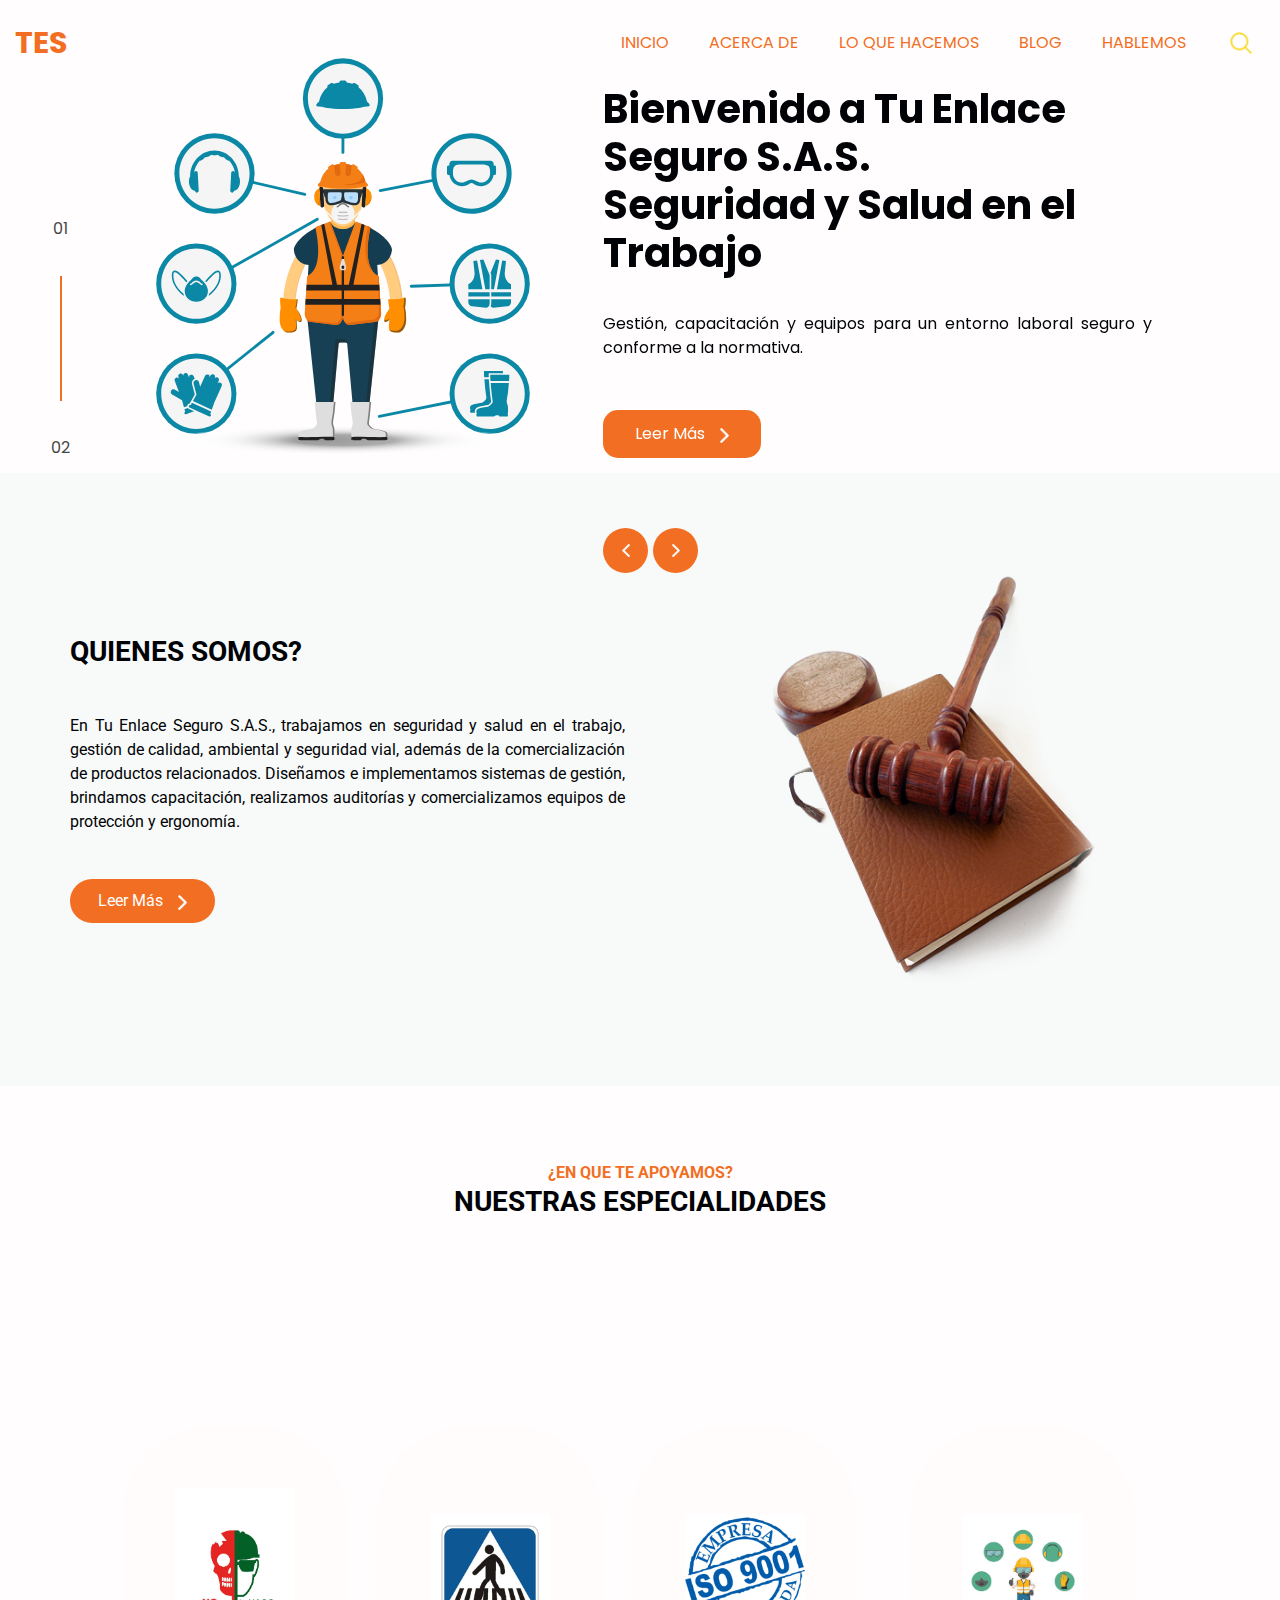
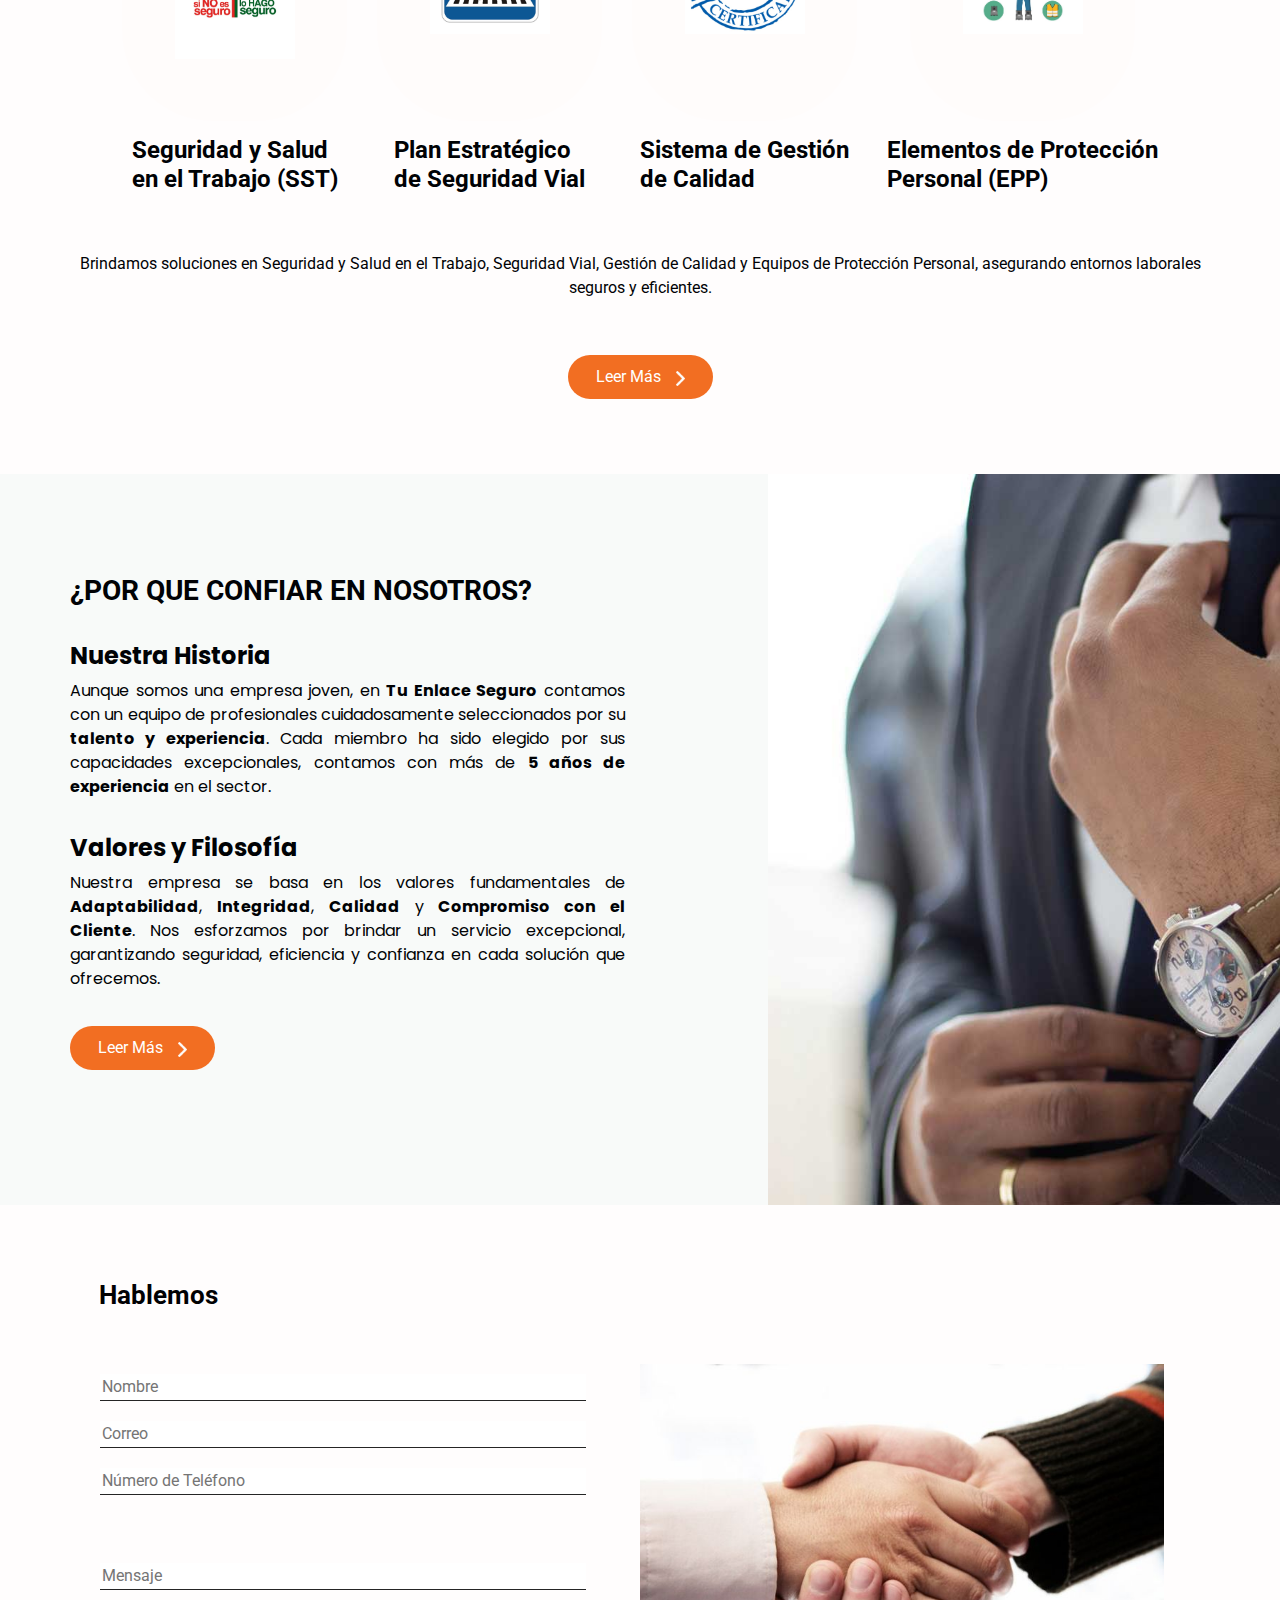
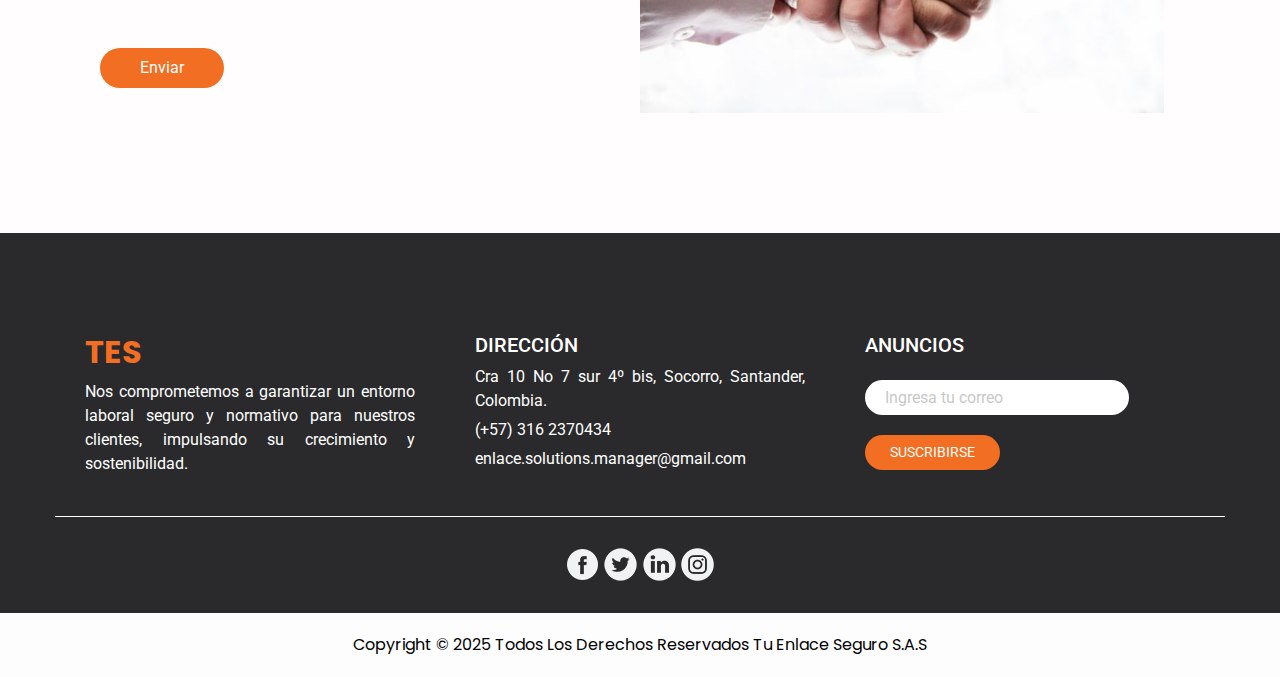
==== commit b3a71503: "APOYO" ====
--- a/index.html
+++ b/index.html
@@ -224,7 +224,7 @@
   <div class="container">
     <div class="d-flex flex-column align-items-center">
       <p class="heading-text">
-        ¿TE DAMOS UNA MANO?
+        ¿EN QUE TE APOYAMOS?
     </p>
     <h3 class="text-uppercase">
         NUESTRAS ESPECIALIDADES
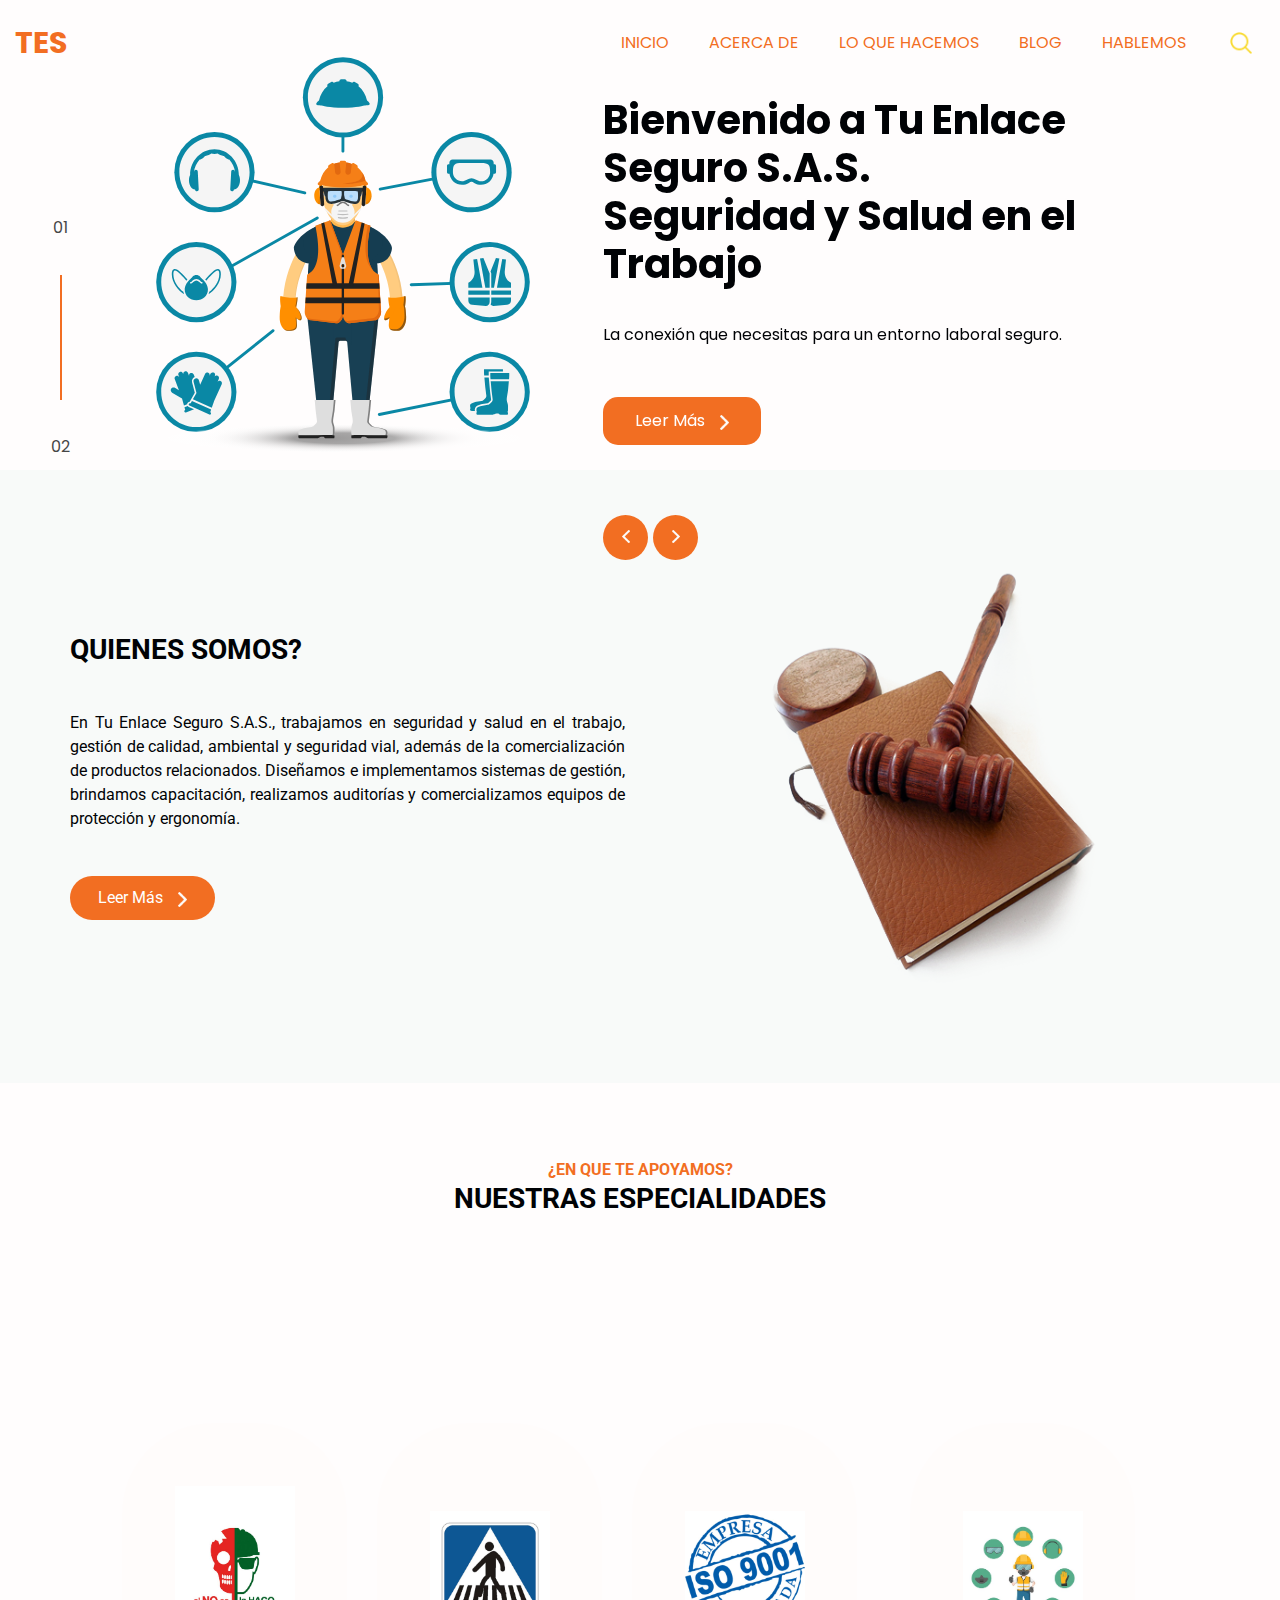
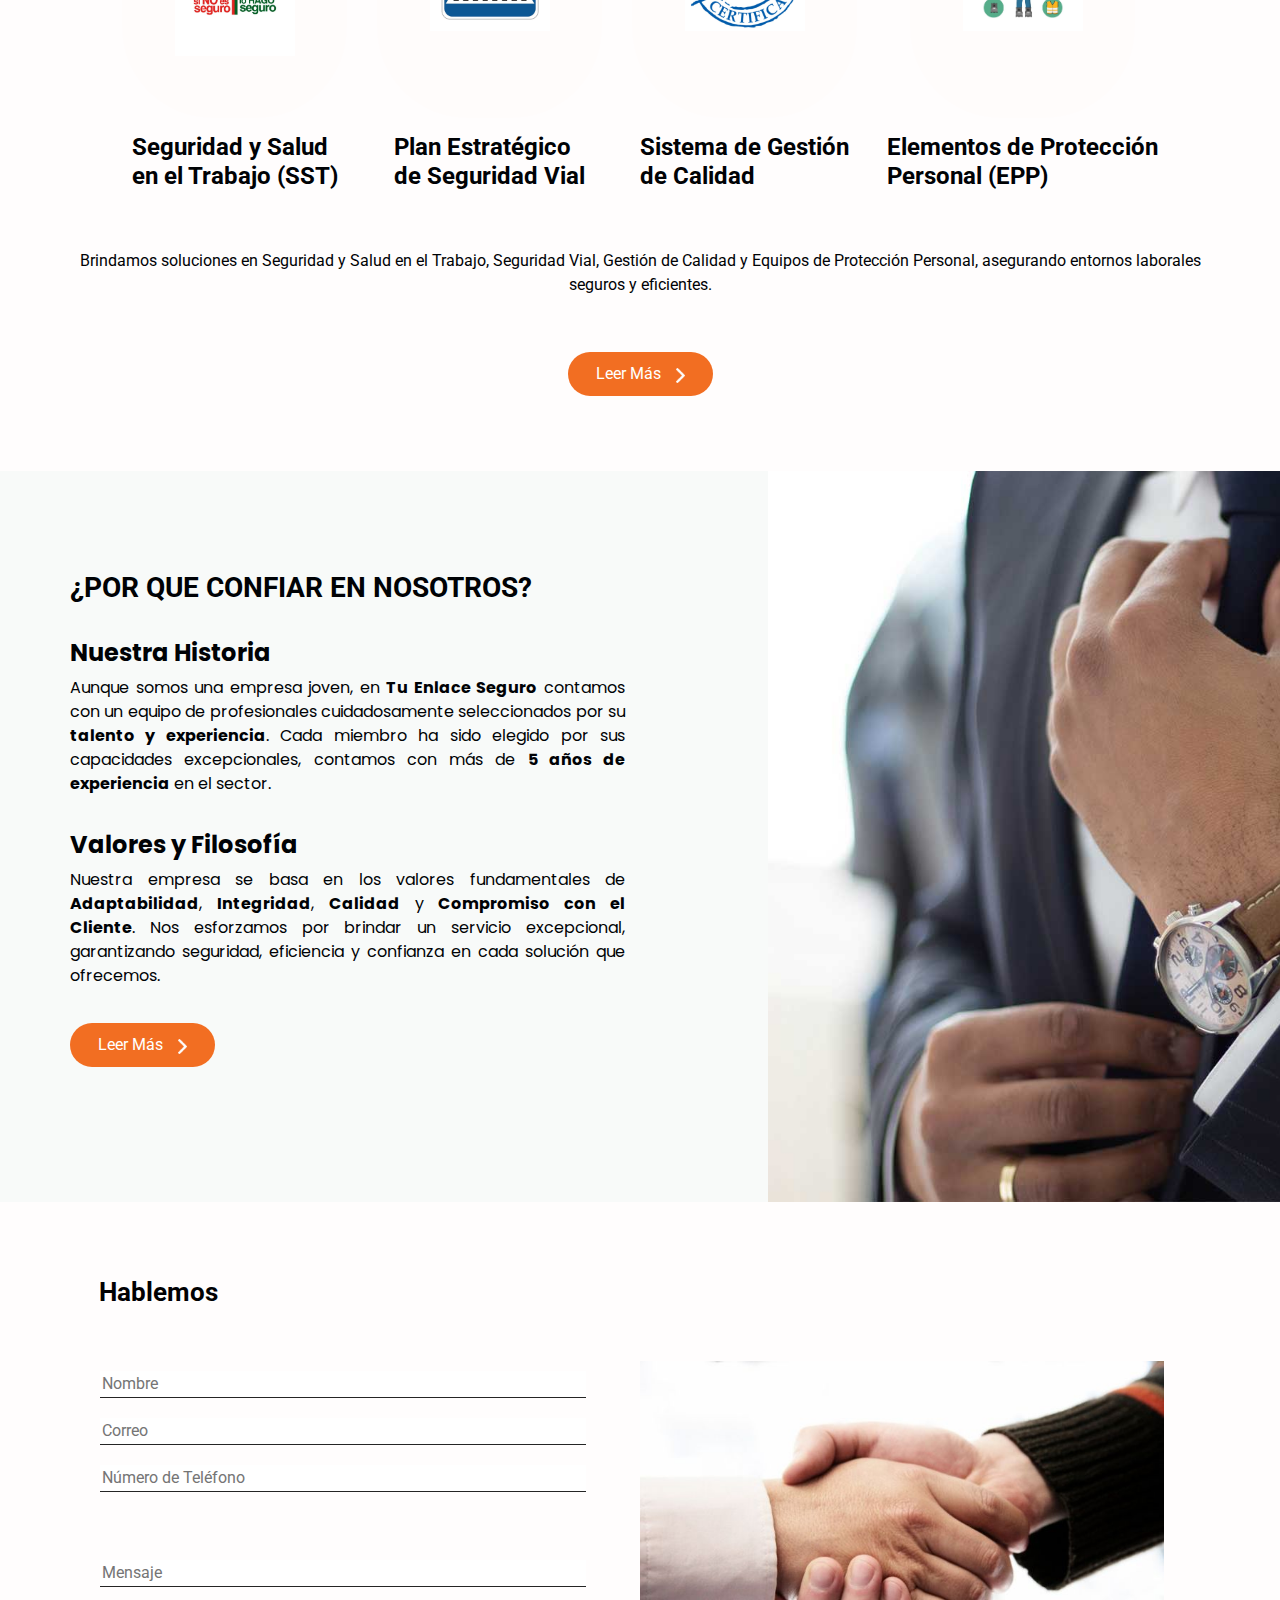
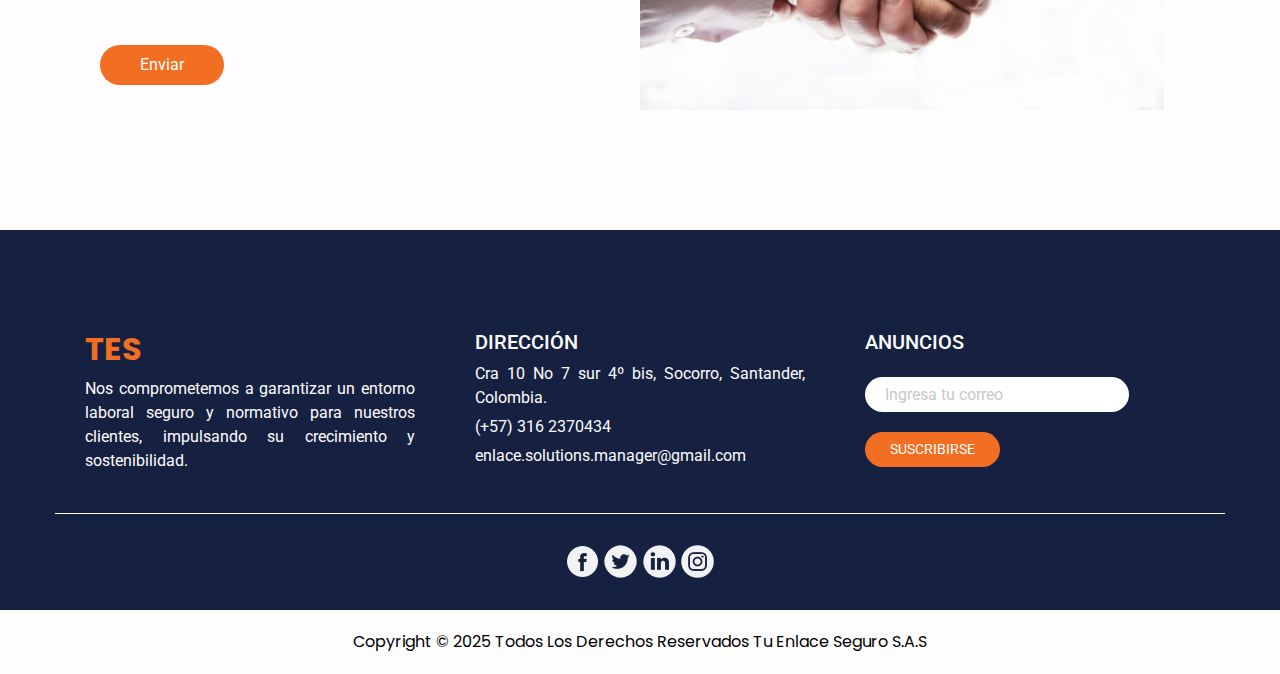
==== commit a225d51b: "actualiza inicio" ====
--- a/index.html
+++ b/index.html
@@ -109,7 +109,7 @@
                     Seguridad y Salud en el Trabajo
                   </h1>                  
                   <p>
-                    Gestión, capacitación y equipos para un entorno laboral seguro y conforme a la normativa.
+                    La conexión que necesitas para un entorno laboral seguro.
                   </p>
                   
                   
--- a/css/style.css
+++ b/css/style.css
@@ -1,6 +1,10 @@
 body {
   font-family: "Roboto", sans-serif;
   color: #000205;
+}
+
+nav-item {
+  font-weight: bold;
 }
 
 h1,
@@ -391,8 +395,8 @@
 .info_section {
   padding-top: 100px;
   padding-bottom: 1px;
-  color: #fff;
-  background-color: #2a2a2c;
+  color: #fdfdfe;
+  background-color: #162040;
 }
 
 .info_logo h2 {
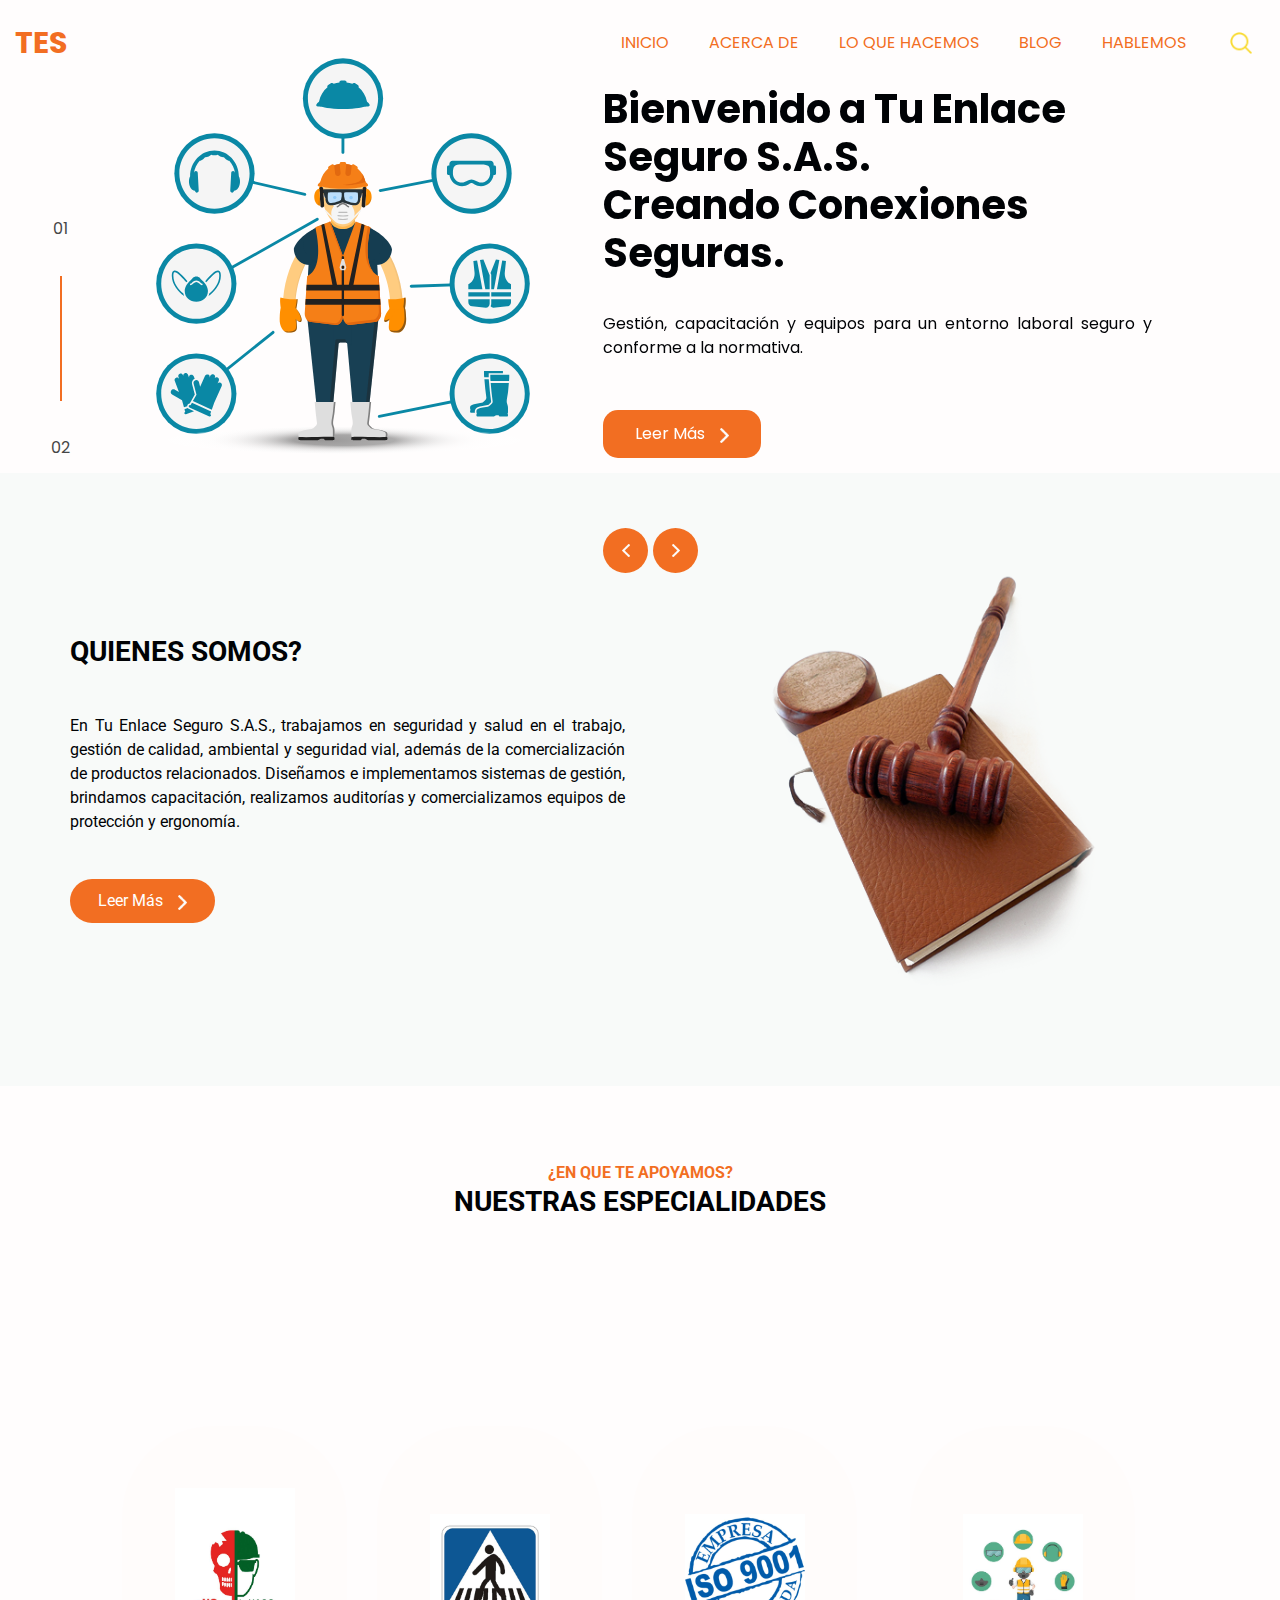
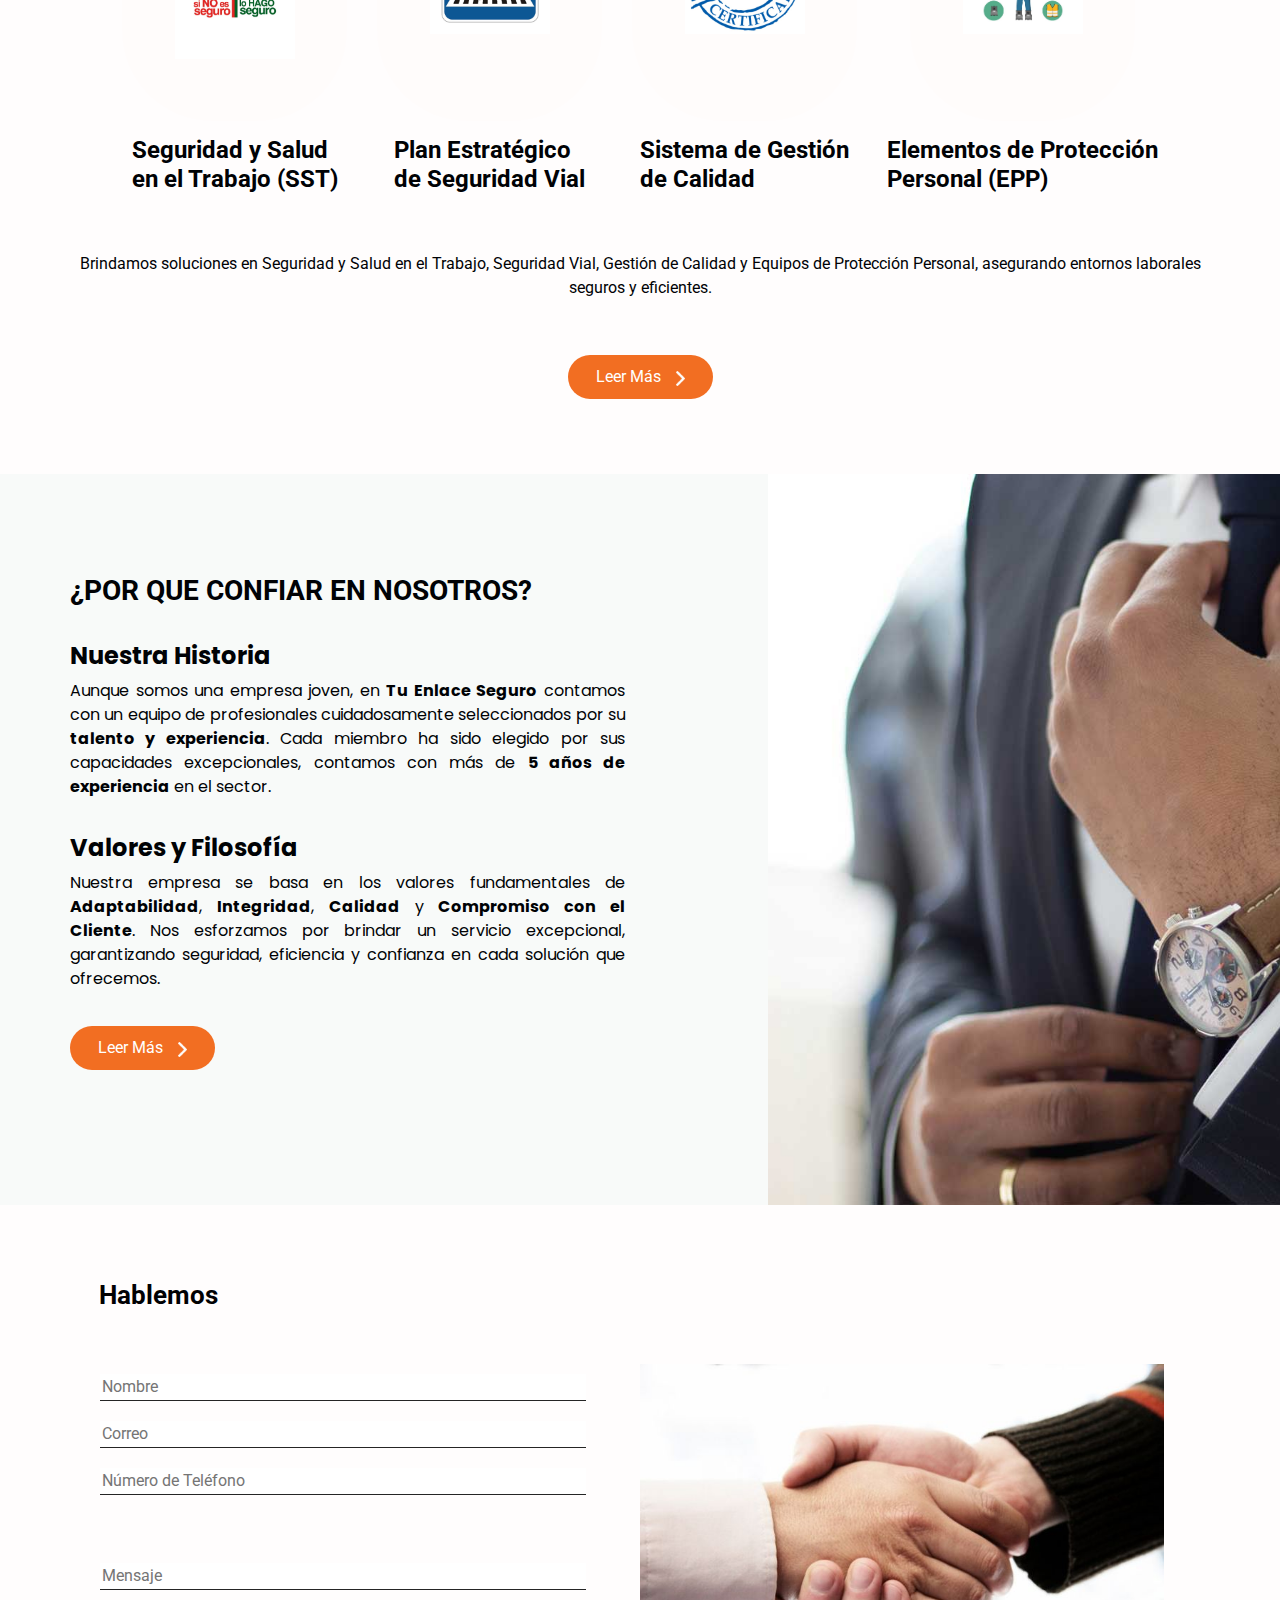
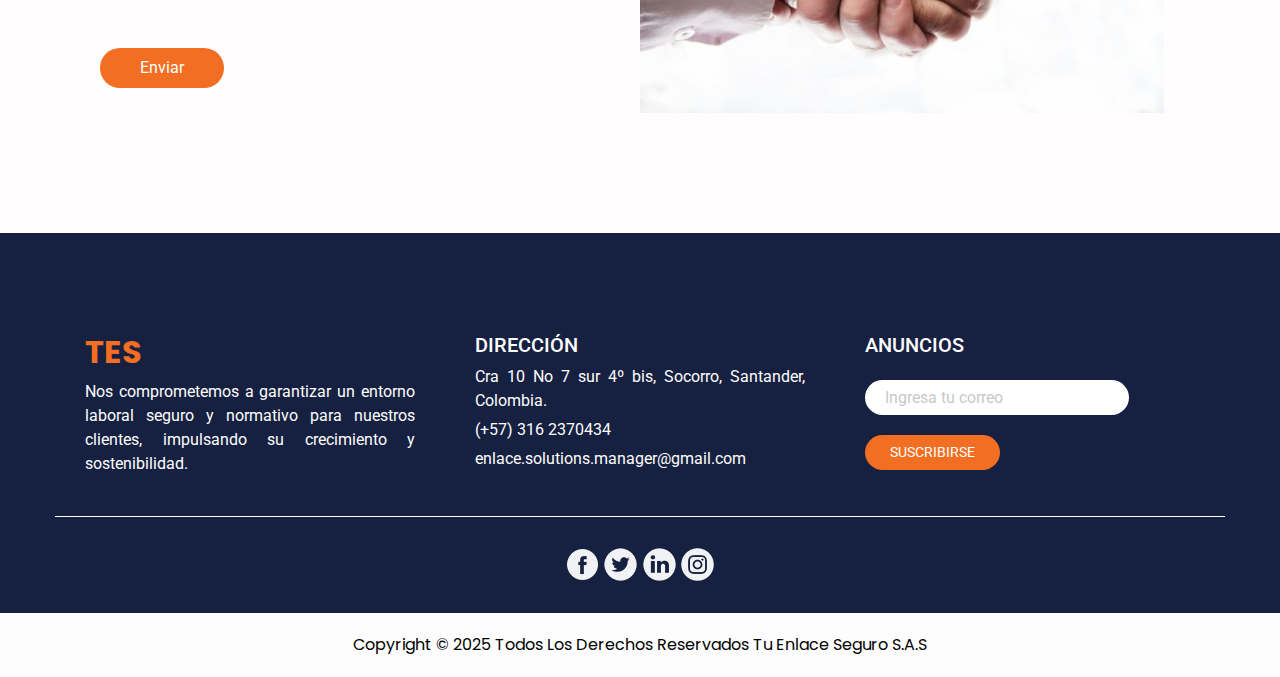
==== commit 70a481e0: ".." ====
--- a/index.html
+++ b/index.html
@@ -106,10 +106,10 @@
                 <div class="hero_detail-container">
                   <h1>
                     Bienvenido a Tu Enlace Seguro S.A.S. <br>
-                    Seguridad y Salud en el Trabajo
+                    Creando Conexiones Seguras.
                   </h1>                  
                   <p>
-                    La conexión que necesitas para un entorno laboral seguro.
+                    Gestión, capacitación y equipos para un entorno laboral seguro y conforme a la normativa.
                   </p>
                   
                   
